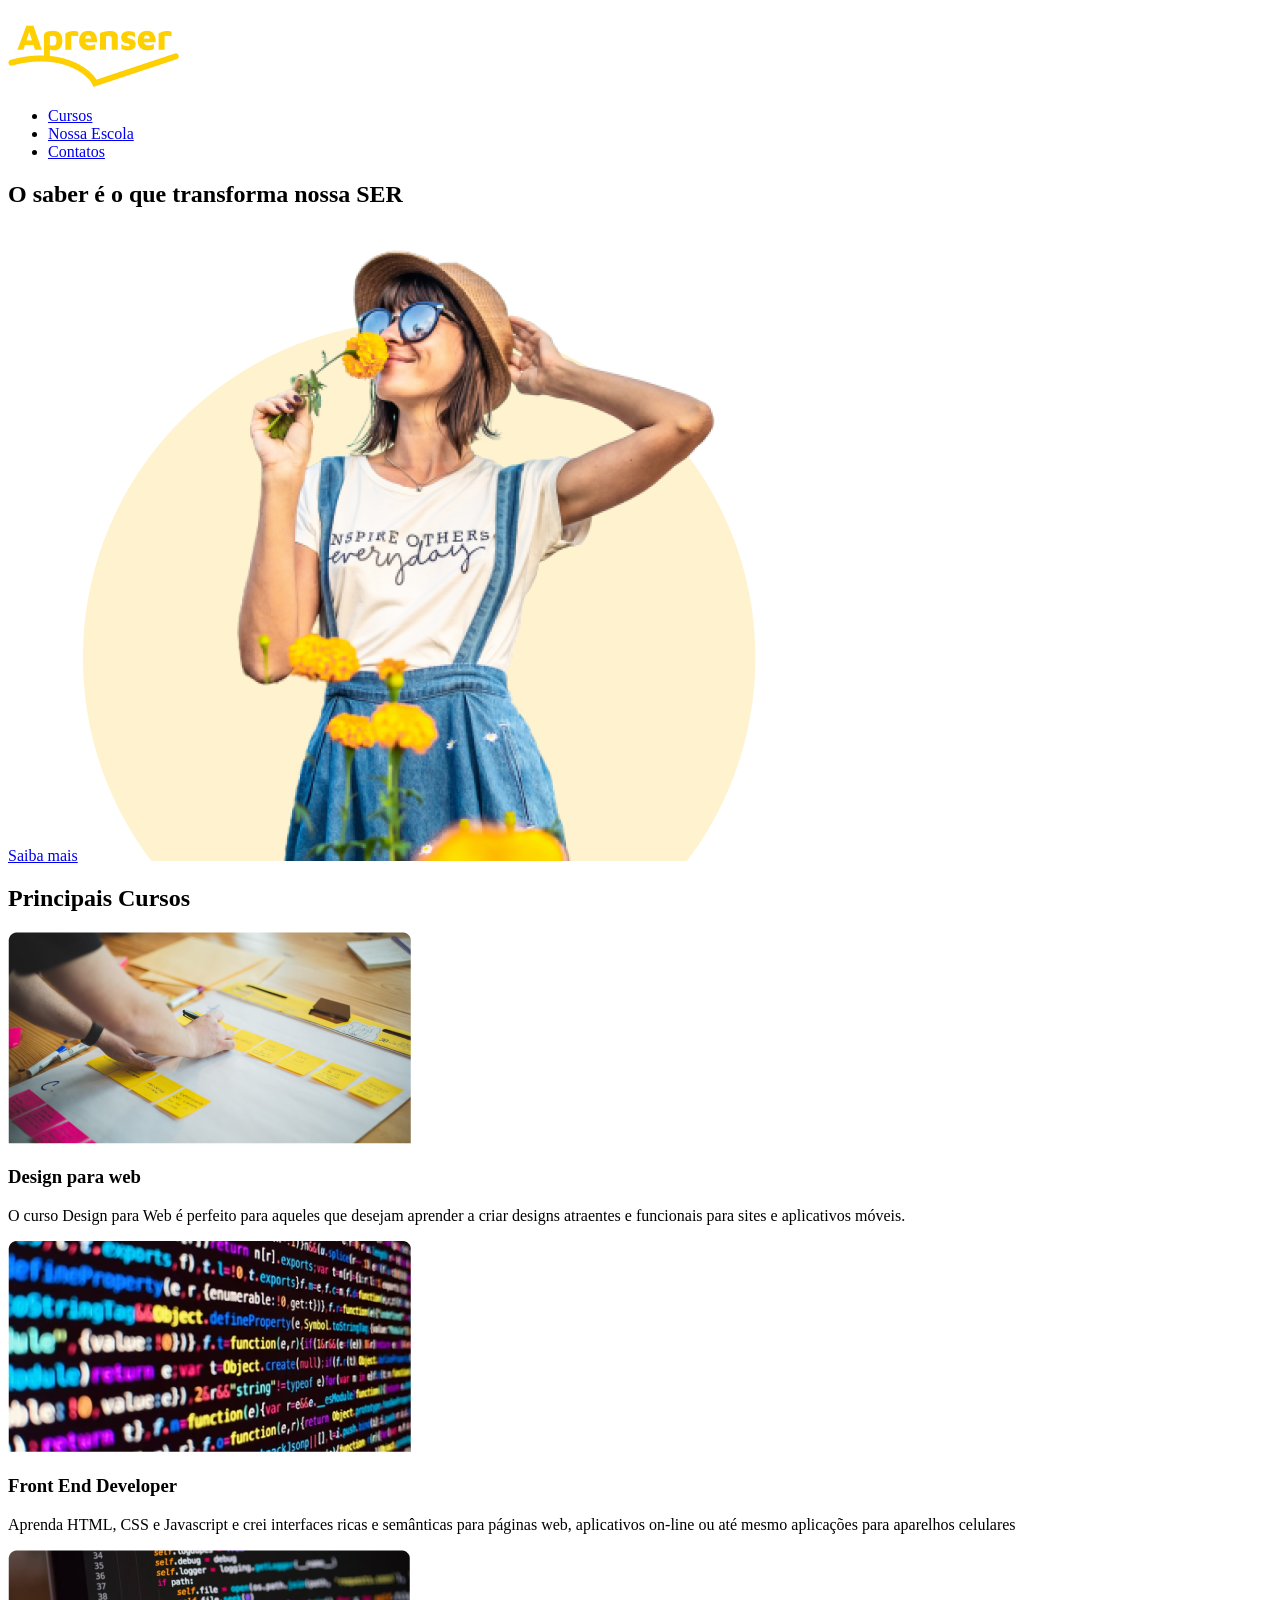
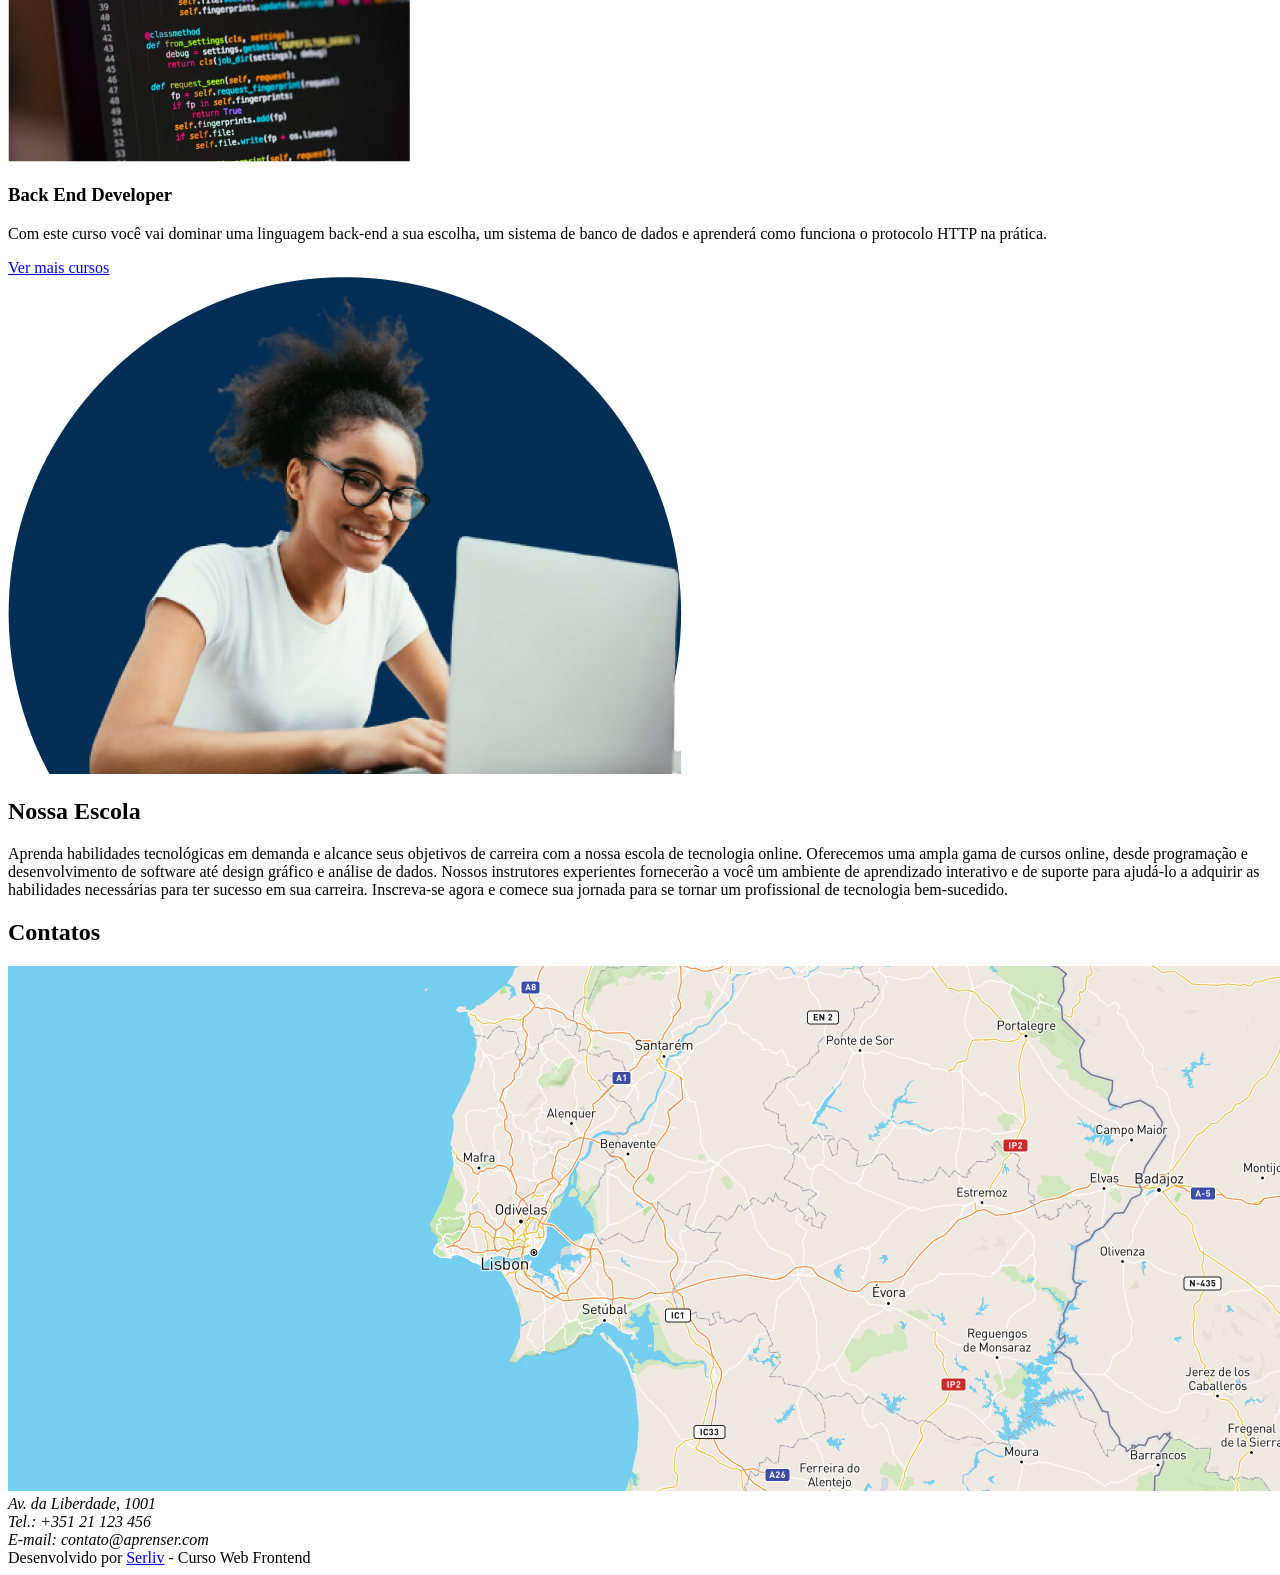
==== ProjetoAprenser/index.html @ 97f008fa "Terminando o HTML" ====
<!DOCTYPE html>
<html lang="pt-br">
<head>
    <meta charset="UTF-8">
    <title>Projeto Aprenser</title>
</head>
<body>
    <div class="wrapperContainer-dark">
        <header class="header container">
            <img src="img/logoAprenser.png" alt="Logo Aprenser">
            <nav class="header_nav">
                <ul>
                    <li><a href="#cursos">Cursos</a></li>
                    <li><a href="#escola">Nossa Escola</a></li>
                    <li><a href="#contatos">Contatos</a></li>
                </ul>
            </nav>
        </header>
    </div>
    <div class="wrapperContainer-hero">
        <section class="container heroBanner">
            <h1>O saber é o que transforma nossa SER</h1>
            <a href="#" class="btn">Saiba mais</a>
            <img src="img/HeroImage.png" alt="Mulher segurando uma flor">
        </section>
    </div>
    <div class="wrapperContainer-light">
        <section id="cursos" class="cursos container">
            <h2>Principais Cursos</h2>
            <div class="cursosContainer">
                <article class="curso_card">
                    <img src="img/curso-design.png" alt="Curso Design">
                    <div class="cursos_card_content">
                        <h3>Design para web</h3>
                        <p>O curso Design para Web é perfeito para aqueles que desejam aprender a criar designs atraentes e funcionais para sites e aplicativos móveis.</p>
                    </div>
                </article>
                <article class="curso_card">
                    <img src="img/curso-design-1.png" alt="Curso Front End">
                    <div class="cursos_card_content">
                        <h3>Front End Developer</h3>
                        <p>Aprenda HTML, CSS e Javascript e crei interfaces ricas e semânticas para páginas web, aplicativos on-line ou até mesmo aplicações para aparelhos celulares</p>
                    </div>
                </article>
                <article class="curso_card">
                    <img src="img/curso-design-2.png" alt="Curso Back End">
                    <div class="cursos_card_content">
                        <h3>Back End Developer</h3>
                        <p>Com este curso você vai dominar uma linguagem back-end a sua escolha, um sistema de banco de dados e aprenderá como funciona o protocolo HTTP na prática.</p>
                    </div>
                </article>
            </div>
            <a href="#" class="btn">Ver mais cursos</a>
        </section>
    </div>
    <div class="wrapperContainer-dark2">
        <section id="escola" class="contaier">
            <img src="img/nossa-escola.png" alt="Mulher jovem feliz com um notebook">
            <h2>Nossa Escola</h2>
            <p>Aprenda habilidades tecnológicas em demanda e alcance seus objetivos de carreira com a nossa escola de tecnologia online. Oferecemos uma ampla gama de cursos online, desde programação e desenvolvimento de software até design gráfico e análise de dados. Nossos instrutores experientes fornecerão a você um ambiente de aprendizado interativo e de suporte para ajudá-lo a adquirir as habilidades necessárias para ter sucesso em sua carreira. Inscreva-se agora e comece sua jornada para se tornar um profissional de tecnologia bem-sucedido.</p>
        </section>
    </div>
    <div class="wrapperContainer-light">
        <section id="contatos" class="container">
            <h2>Contatos</h2>
            <img src="img/map.png" alt="">
            <address>Av. da Liberdade, 1001<br>
                Tel.: +351 21 123 456<br>
                E-mail: contato@aprenser.com</address>
        </section>
    </div>
    <div class="wrapperContainer-dark">
        <footer>Desenvolvido por <a href="https://serliv.com">Serliv</a> - Curso Web Frontend</footer>
    </div>
</body>
</html>
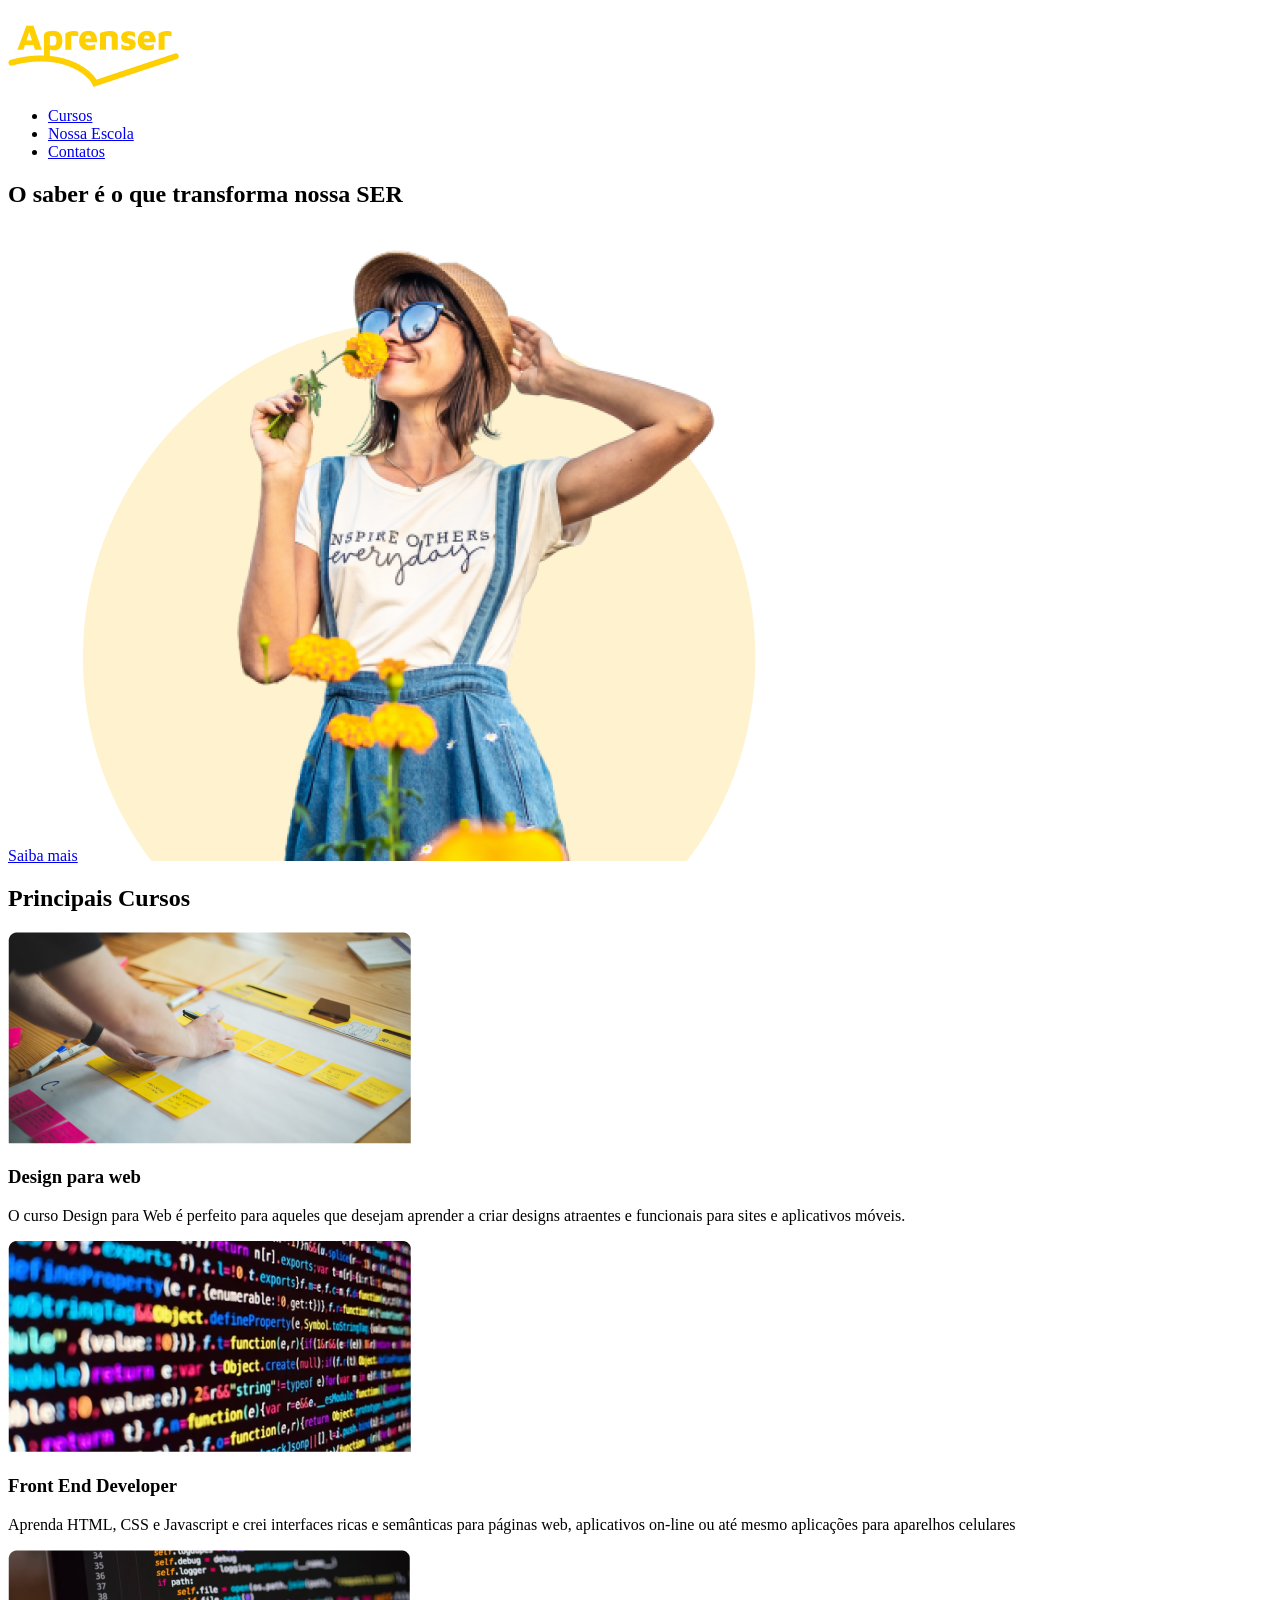
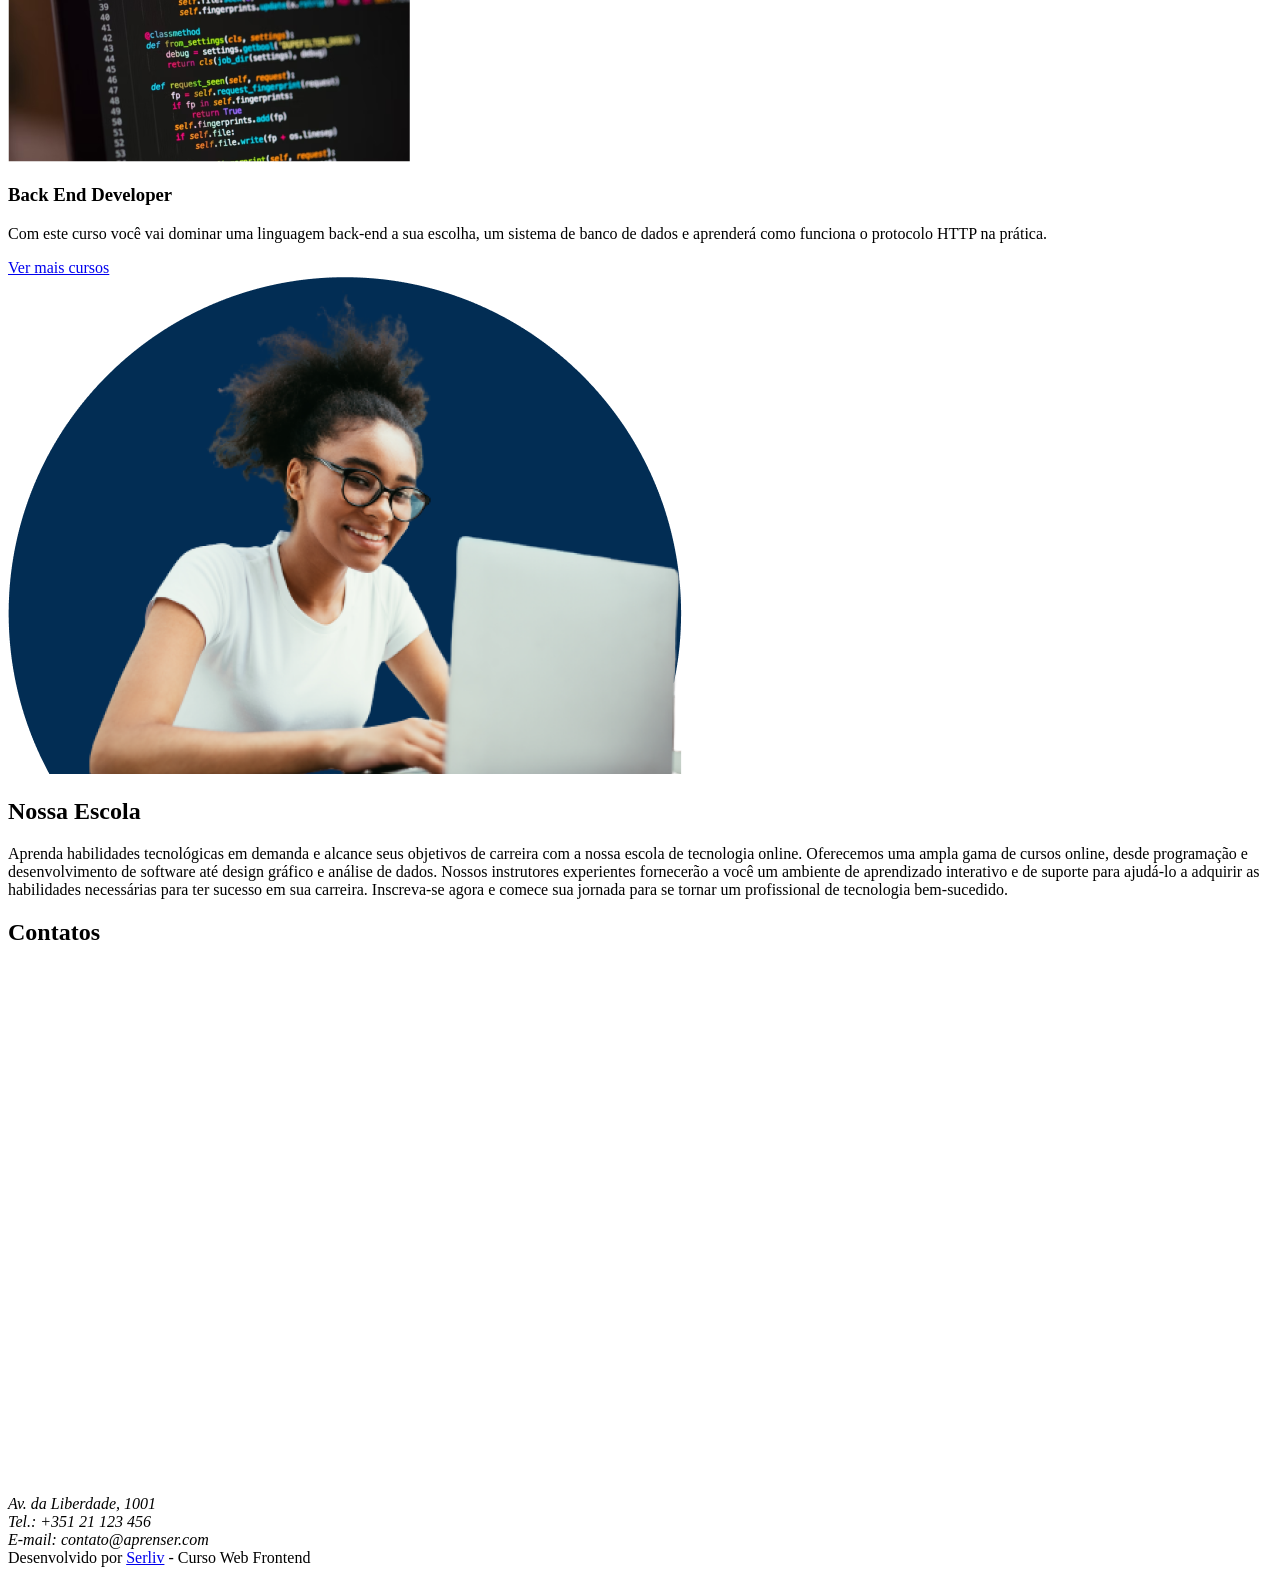
==== commit 387ab80b: "Tag iframe google maps" ====
--- a/ProjetoAprenser/index.html
+++ b/ProjetoAprenser/index.html
@@ -62,8 +62,8 @@
     </div>
     <div class="wrapperContainer-light">
         <section id="contatos" class="container">
-            <h2>Contatos</h2>
-            <img src="img/map.png" alt="">
+            <h2>Contatos</h2>            
+            <iframe src="https://www.google.com/maps/embed?pb=!1m18!1m12!1m3!1d29586.070489735368!2d-42.99039559999999!3d-22.039693099999997!2m3!1f0!2f0!3f0!3m2!1i1024!2i768!4f13.1!3m3!1m2!1s0x9868bf2352e5b1%3A0xdea530f7ec653f32!2sAnta%2C%20Sapucaia%20-%20RJ%2C%2025880-000!5e0!3m2!1spt-BR!2sbr!4v1701957813817!5m2!1spt-BR!2sbr" width="100%" height="525" style="border:0;" allowfullscreen="" loading="lazy" referrerpolicy="no-referrer-when-downgrade"></iframe>
             <address>Av. da Liberdade, 1001<br>
                 Tel.: +351 21 123 456<br>
                 E-mail: contato@aprenser.com</address>
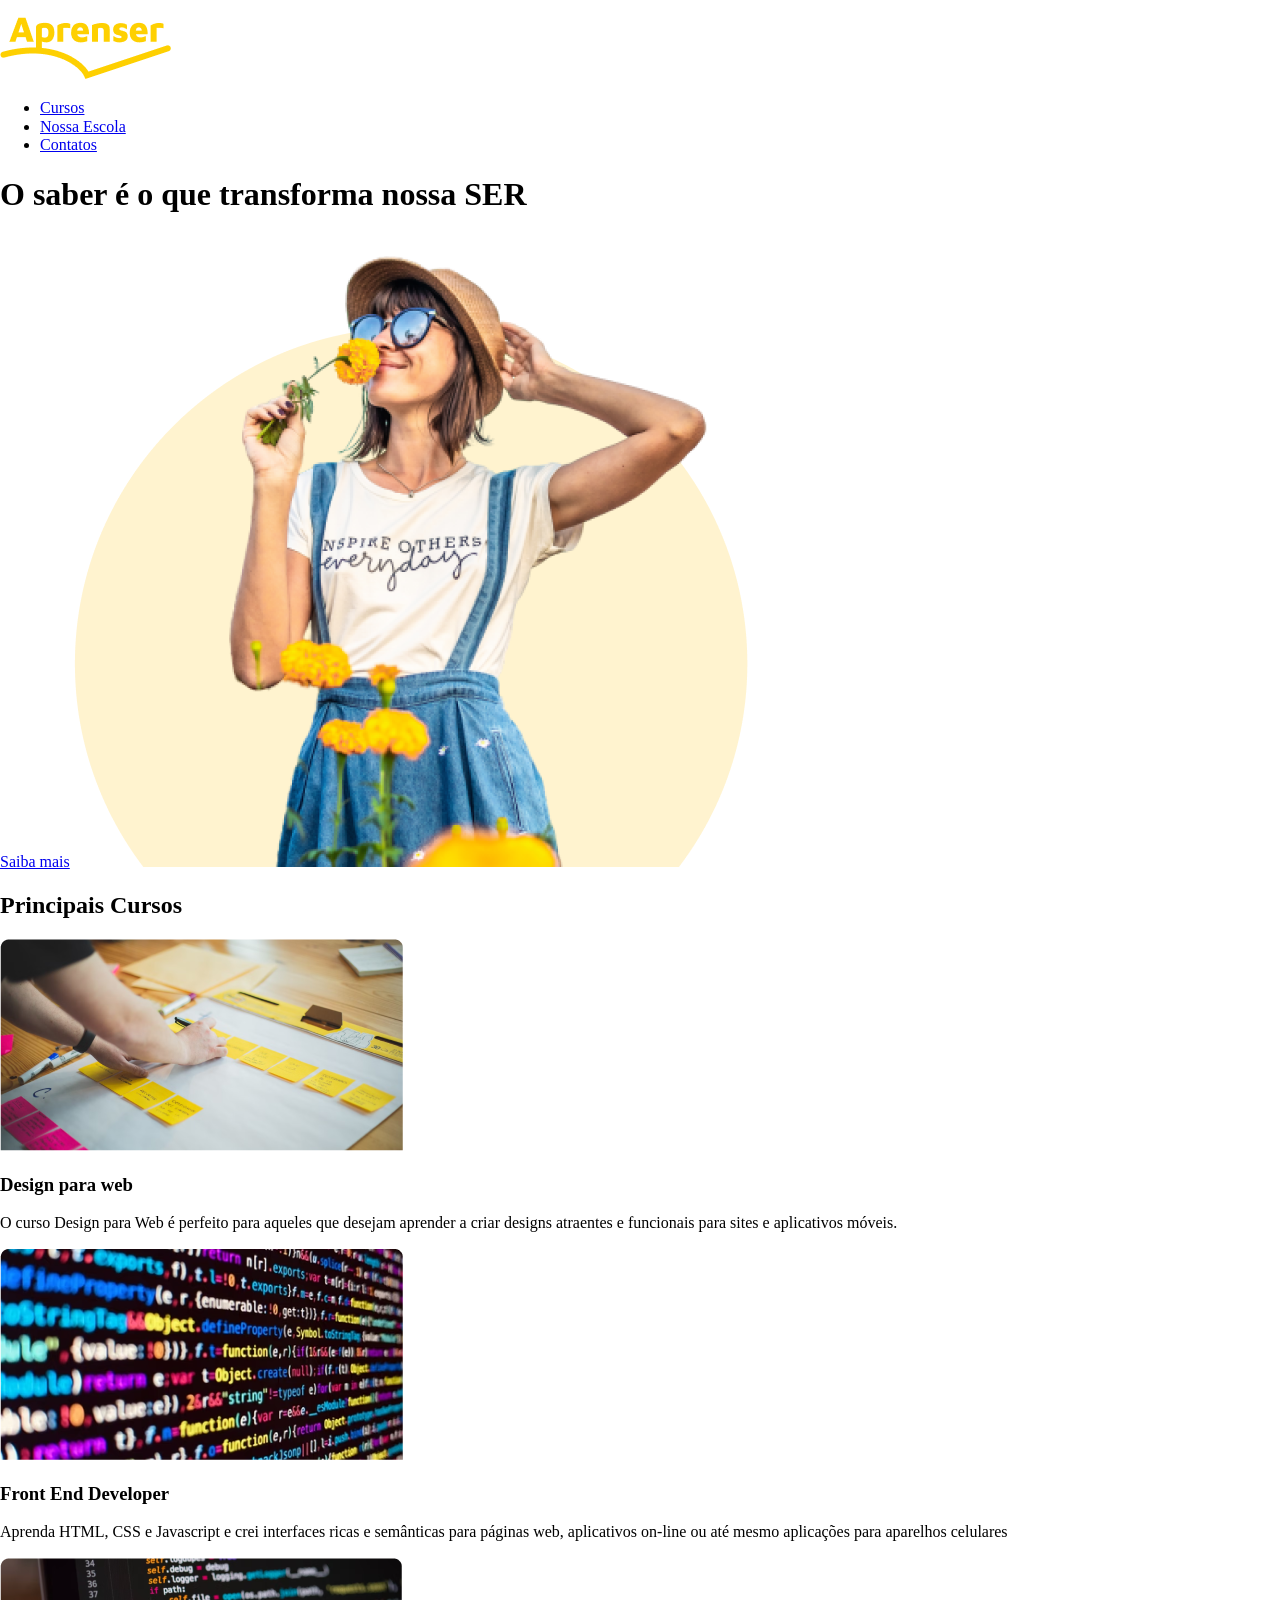
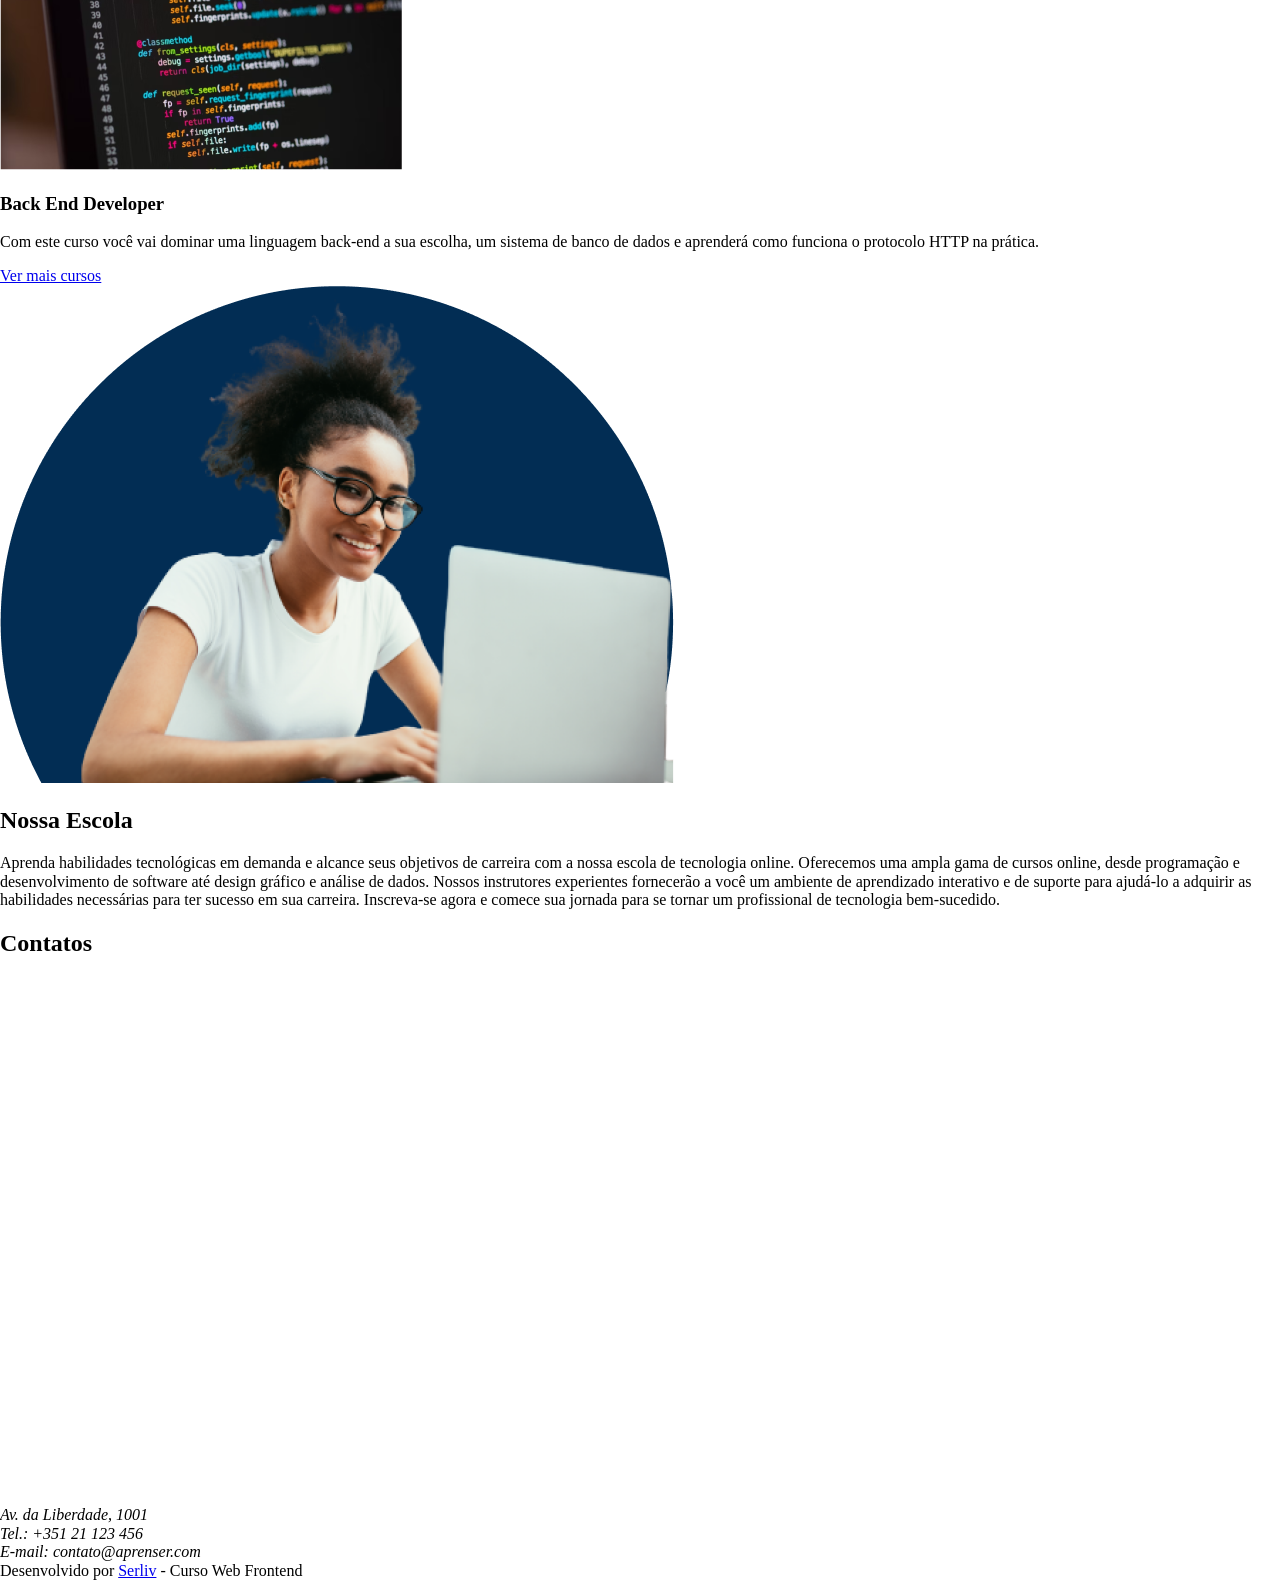
==== commit 93a859e5: "Adicionando o Normalize.css" ====
--- a/ProjetoAprenser/index.html
+++ b/ProjetoAprenser/index.html
@@ -2,6 +2,7 @@
 <html lang="pt-br">
 <head>
     <meta charset="UTF-8">
+    <link rel="stylesheet" href="css/normalize.css">
     <title>Projeto Aprenser</title>
 </head>
 <body>
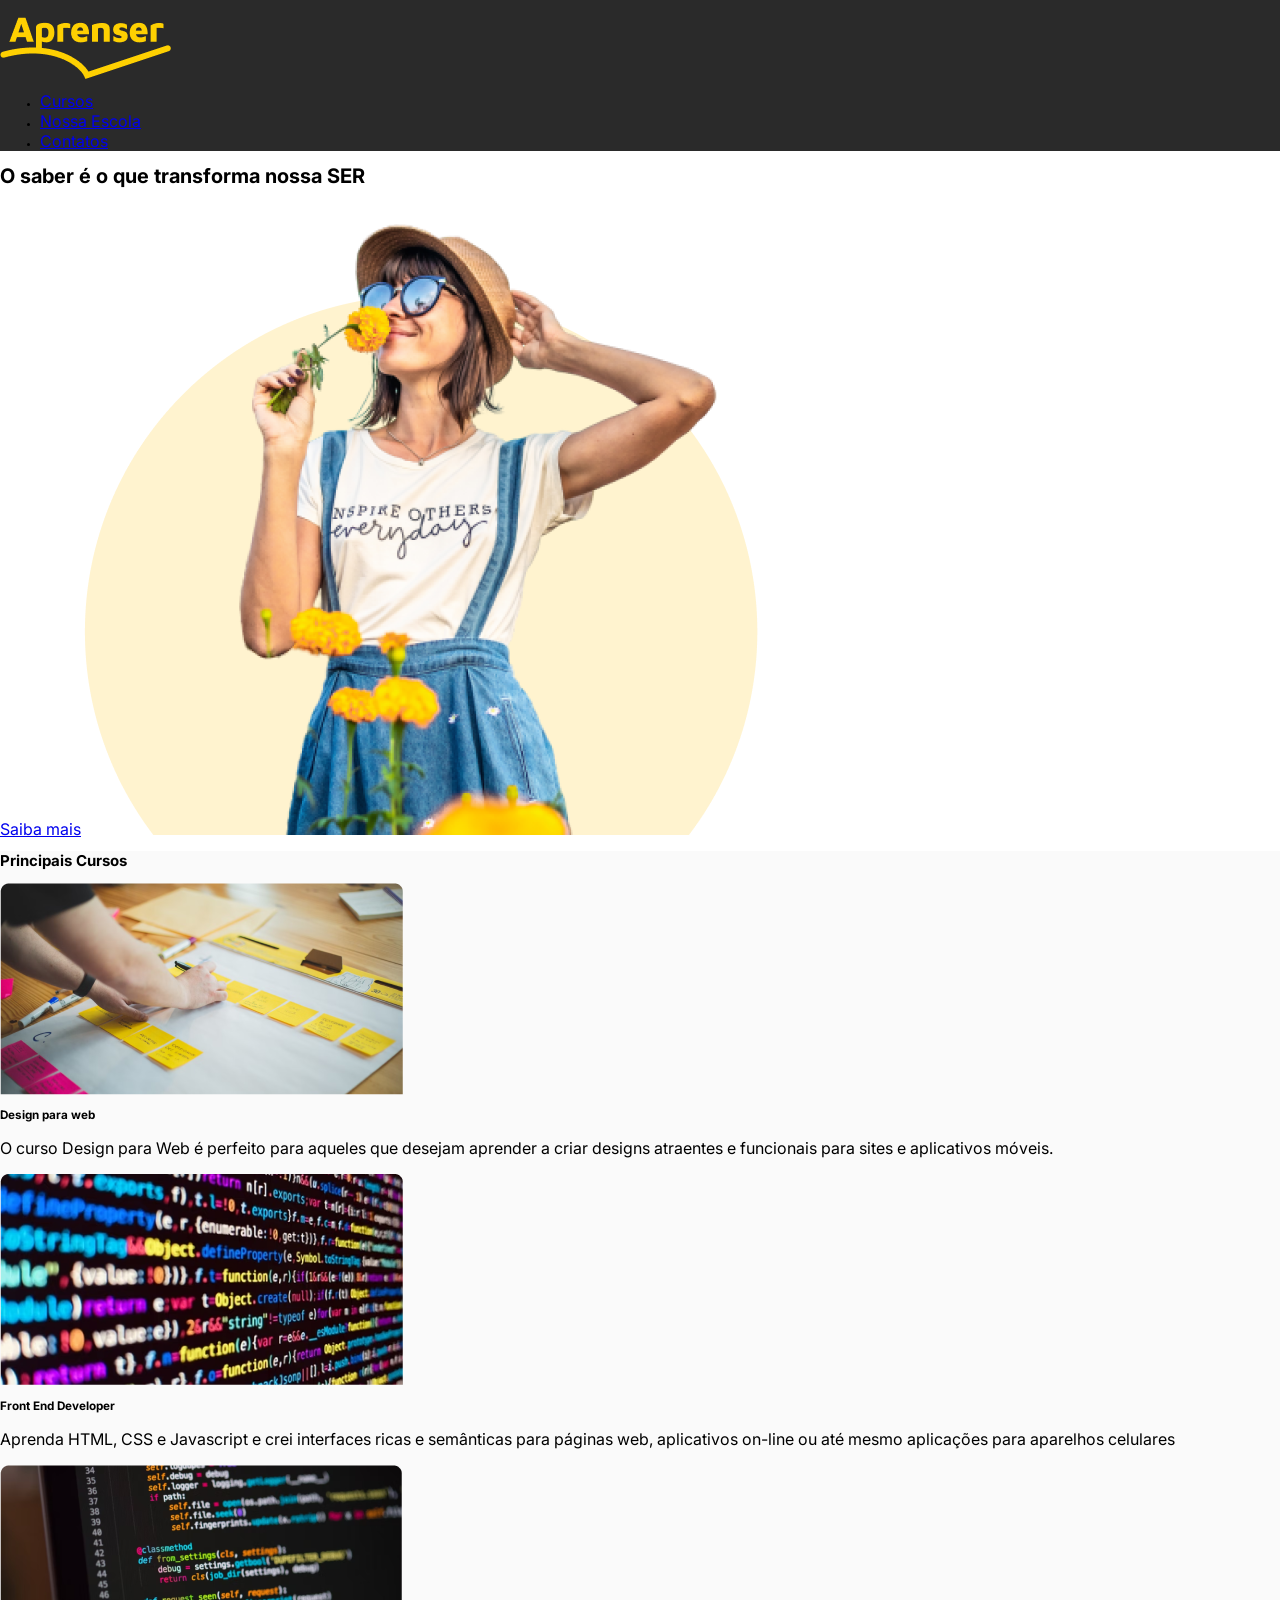
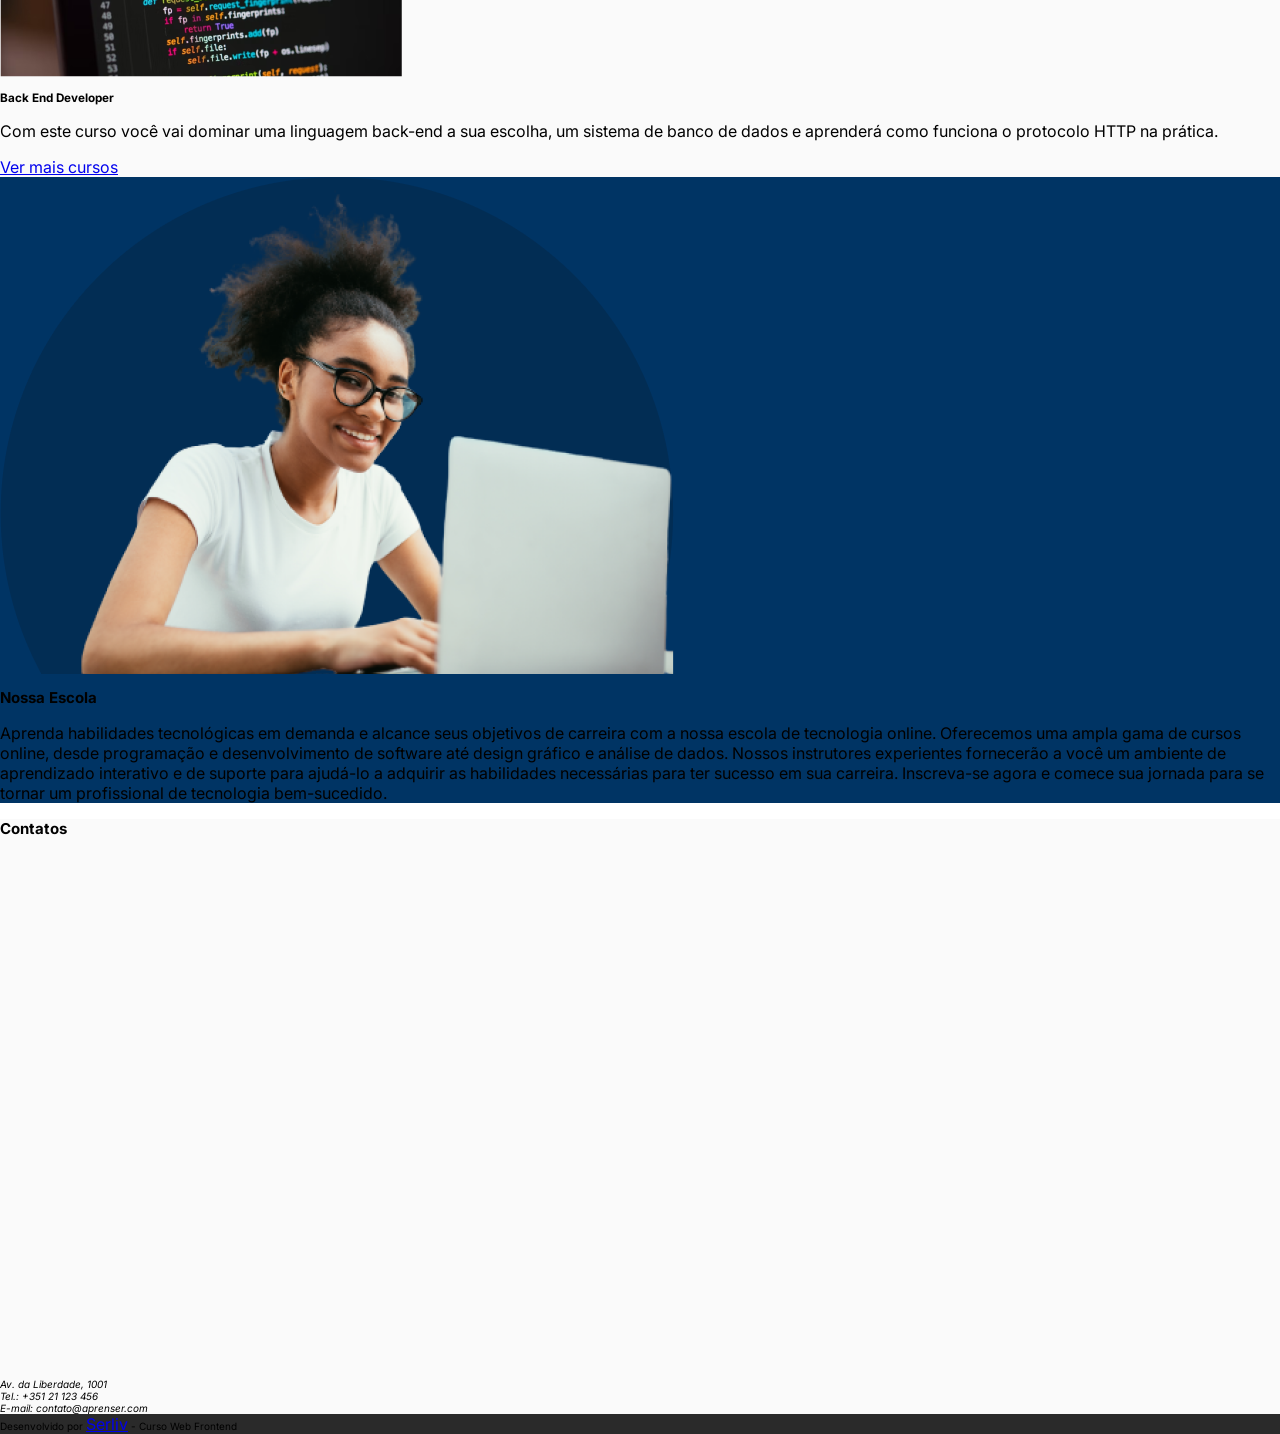
==== commit cee53d2c: "Começando o CSS" ====
--- a/ProjetoAprenser/index.html
+++ b/ProjetoAprenser/index.html
@@ -2,7 +2,13 @@
 <html lang="pt-br">
 <head>
     <meta charset="UTF-8">
+
+    <link rel="preconnect" href="https://fonts.googleapis.com">
+    <link rel="preconnect" href="https://fonts.gstatic.com" crossorigin>
+    <link href="https://fonts.googleapis.com/css2?family=Inter:wght@400;600&display=swap" rel="stylesheet">
     <link rel="stylesheet" href="css/normalize.css">
+    <link rel="stylesheet" href="css/style.css">
+
     <title>Projeto Aprenser</title>
 </head>
 <body>
@@ -20,7 +26,7 @@
     </div>
     <div class="wrapperContainer-hero">
         <section class="container heroBanner">
-            <h1>O saber é o que transforma nossa SER</h1>
+            <h1>O saber é o que transforma nossa <span class="upper">ser</span></h1>
             <a href="#" class="btn">Saiba mais</a>
             <img src="img/HeroImage.png" alt="Mulher segurando uma flor">
         </section>
--- a/ProjetoAprenser/css/style.css
+++ b/ProjetoAprenser/css/style.css
@@ -0,0 +1,24 @@
+:root{
+    --primary-color: #FED001;
+}
+html{
+    /* font-size: 62.5%;
+    font-family: 'Inter', sans-serif;
+    font-weight: 400; */
+    font: 400 62.5% 'Inter', sans-serif;
+}
+p, a{
+    font-size: 1.6rem;
+}
+.upper{
+    text-transform: uppercase;
+}
+.wrapperContainer-dark{
+    background-color: #2A2A2A;
+}
+.wrapperContainer-light{
+    background-color: #FAFAFA;
+}
+.wrapperContainer-dark2{
+    background-color: #003464;
+}
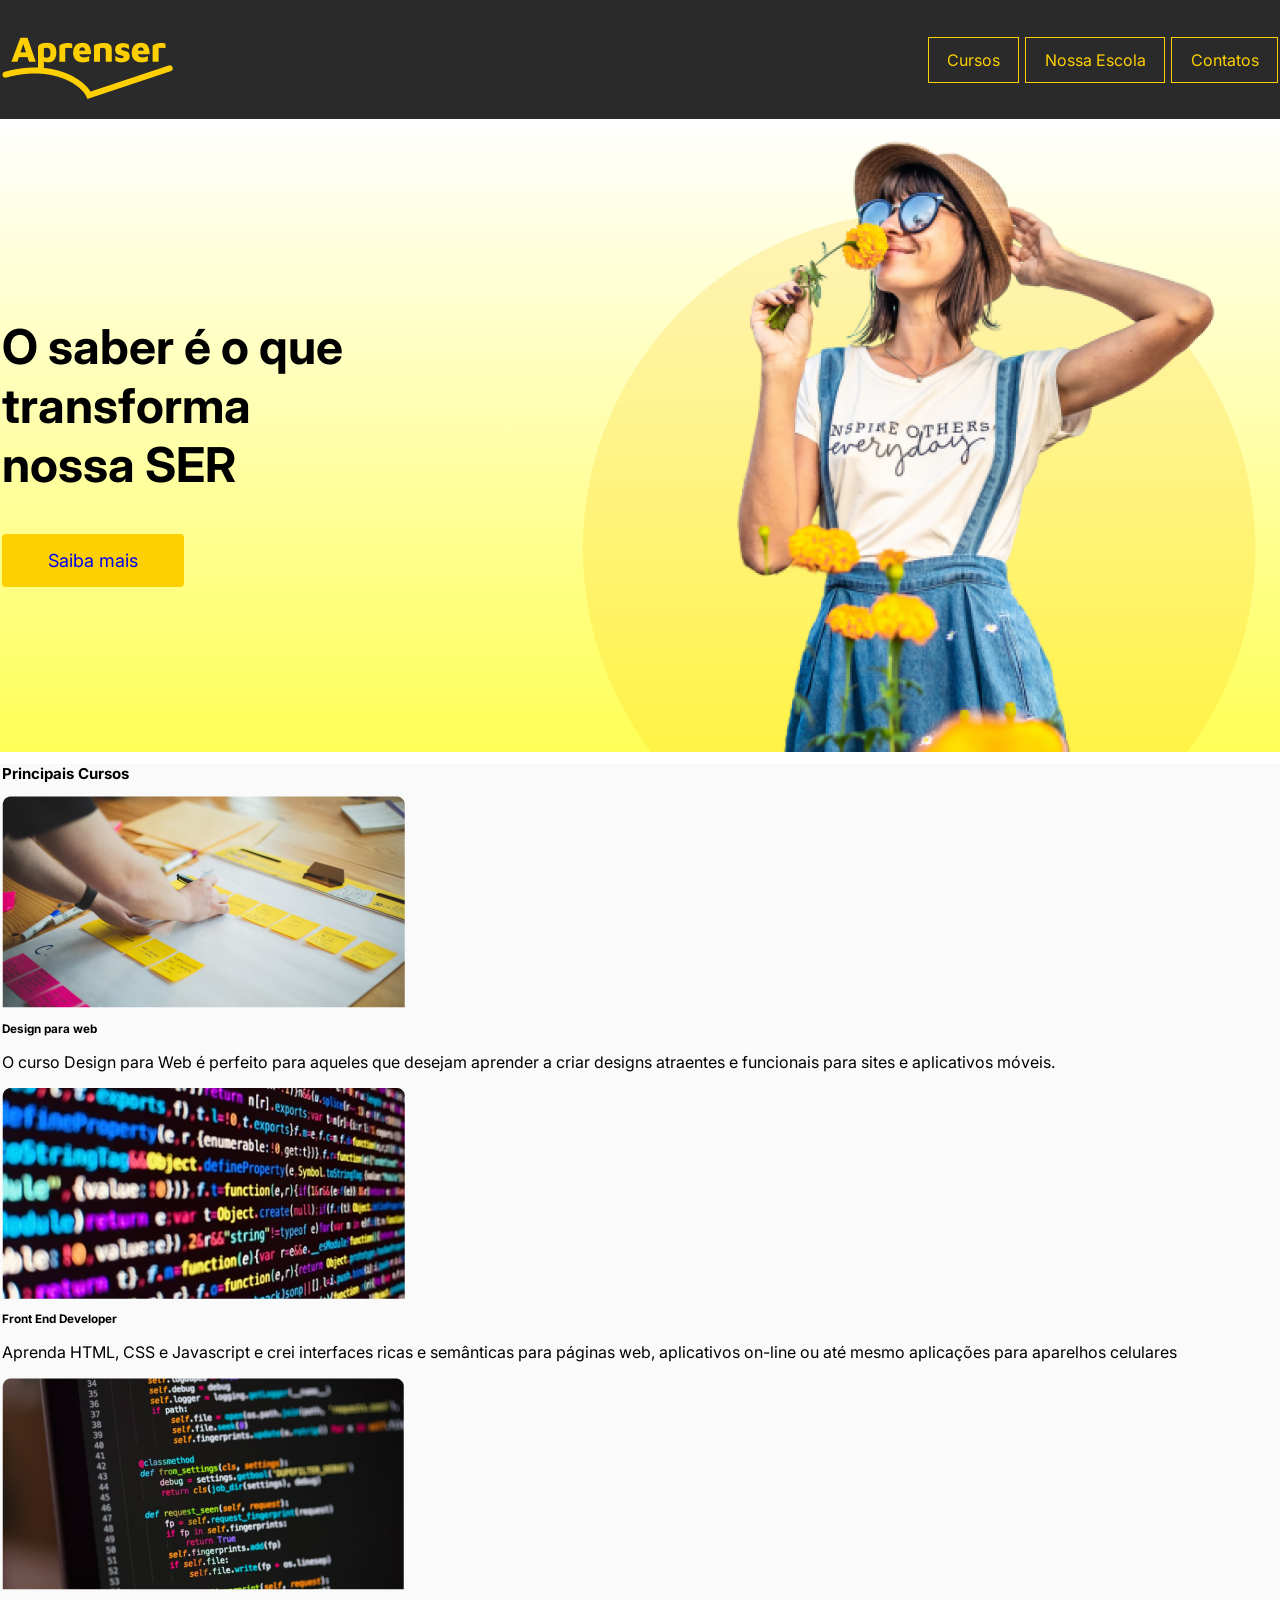
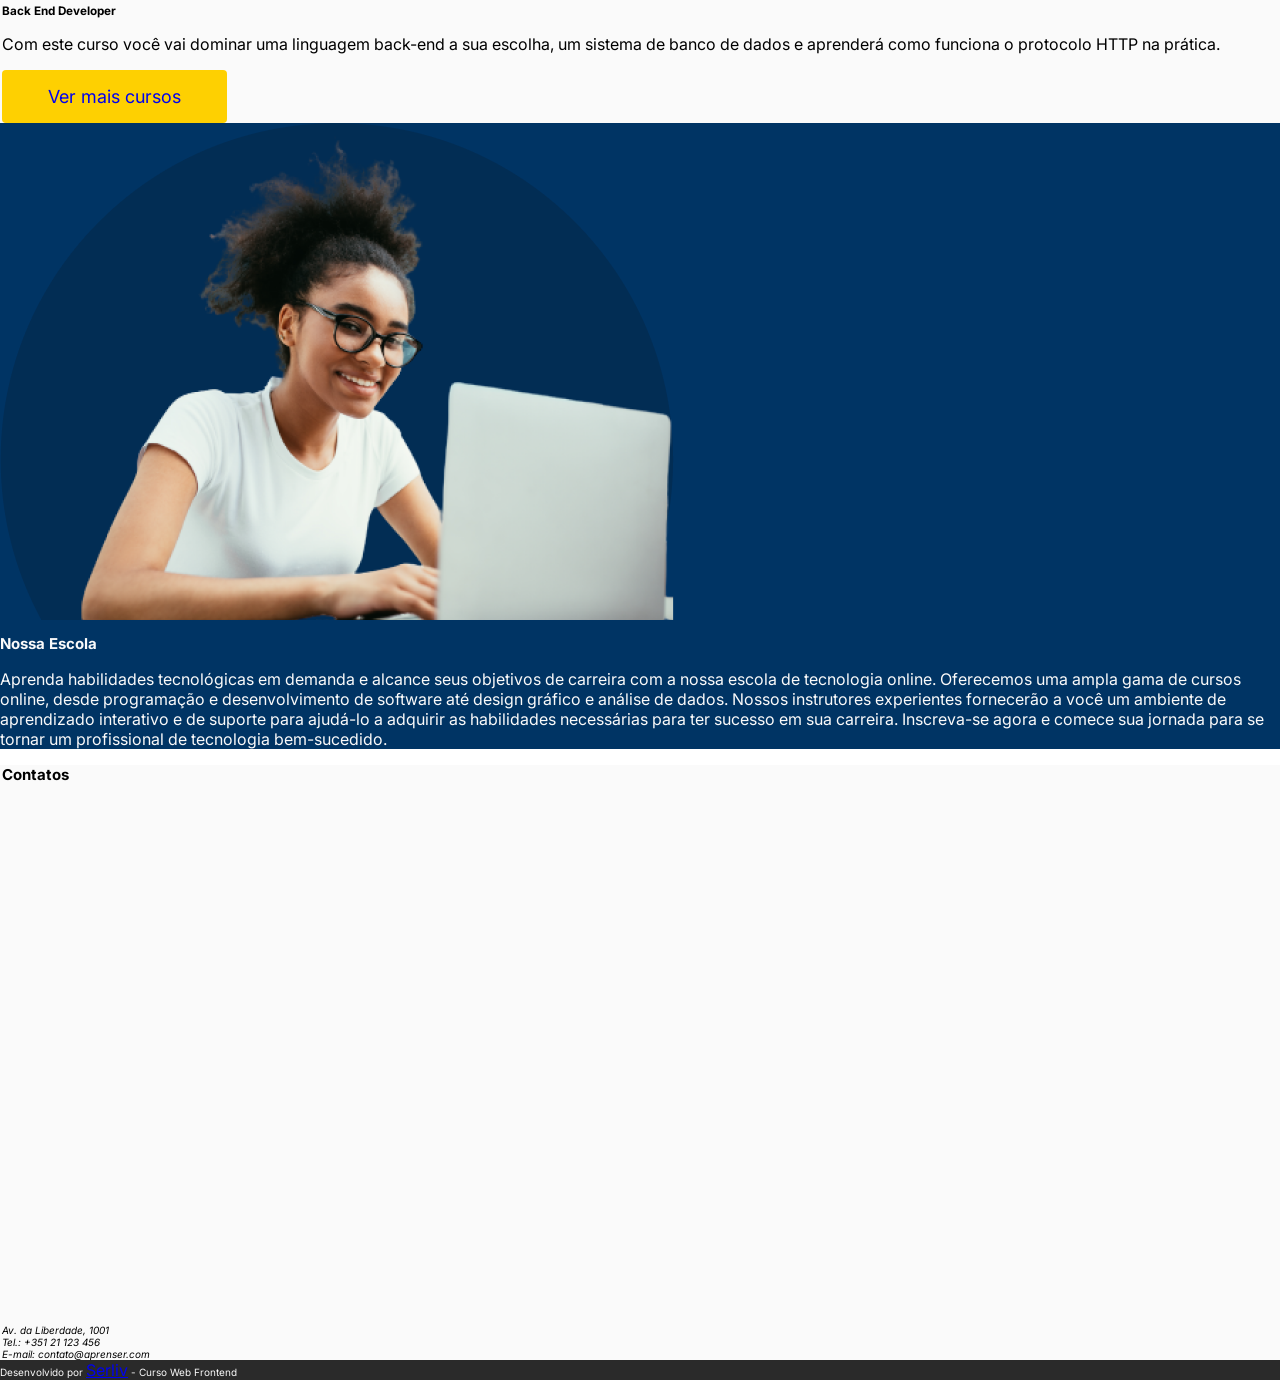
==== commit 0e2bd5ab: "Finalizando o 'banner principal'" ====
--- a/ProjetoAprenser/index.html
+++ b/ProjetoAprenser/index.html
@@ -26,8 +26,10 @@
     </div>
     <div class="wrapperContainer-hero">
         <section class="container heroBanner">
-            <h1>O saber é o que transforma nossa <span class="upper">ser</span></h1>
-            <a href="#" class="btn">Saiba mais</a>
+            <div class="header_content">
+                <h1 class="hero_title">O saber é o que transforma nossa <span class="upper">ser</span></h1>
+                <a href="#" class="btn">Saiba mais</a>
+            </div>
             <img src="img/HeroImage.png" alt="Mulher segurando uma flor">
         </section>
     </div>
--- a/ProjetoAprenser/css/style.css
+++ b/ProjetoAprenser/css/style.css
@@ -7,18 +7,70 @@
     font-weight: 400; */
     font: 400 62.5% 'Inter', sans-serif;
 }
+h1{
+    font-size: 4.8rem;
+}
 p, a{
     font-size: 1.6rem;
+}
+nav a{
+    color: inherit;
 }
 .upper{
     text-transform: uppercase;
 }
+.btn{
+    background-color: var(--primary-color);
+    border-radius: 4px;
+    font-size: 1.8rem;
+    text-decoration: none;
+    padding: 1.6rem 4.6rem;
+    display: inline-block;
+}
 .wrapperContainer-dark{
     background-color: #2A2A2A;
+    color: #FAFAFA;
 }
 .wrapperContainer-light{
     background-color: #FAFAFA;
 }
 .wrapperContainer-dark2{
     background-color: #003464;
+    color: #FAFAFA;
+}
+.container{
+    max-width: 127.6rem;
+    margin: auto;
+}
+.header{
+    display: flex;
+    justify-content: space-between;
+    align-items: center;
+    color: var(--primary-color);
+    padding: 2rem 0;
+}
+.header_nav a{
+    padding: .75em 1.15em;
+    border: solid 1px;
+    text-decoration: none;
+}
+.header_nav a:hover{
+    background-color: black;
+}
+.header_nav ul{
+    display: flex;
+    gap: .6rem;
+    list-style-type: none;
+}
+.wrapperContainer-hero{
+    background-image: linear-gradient(transparent, #FFFF56);
+}
+.heroBanner{
+    display: flex;
+    justify-content: space-between;
+    align-items: center;
+    gap: 20rem;
+}
+.hero_title{
+    margin-bottom: 4rem;
 }
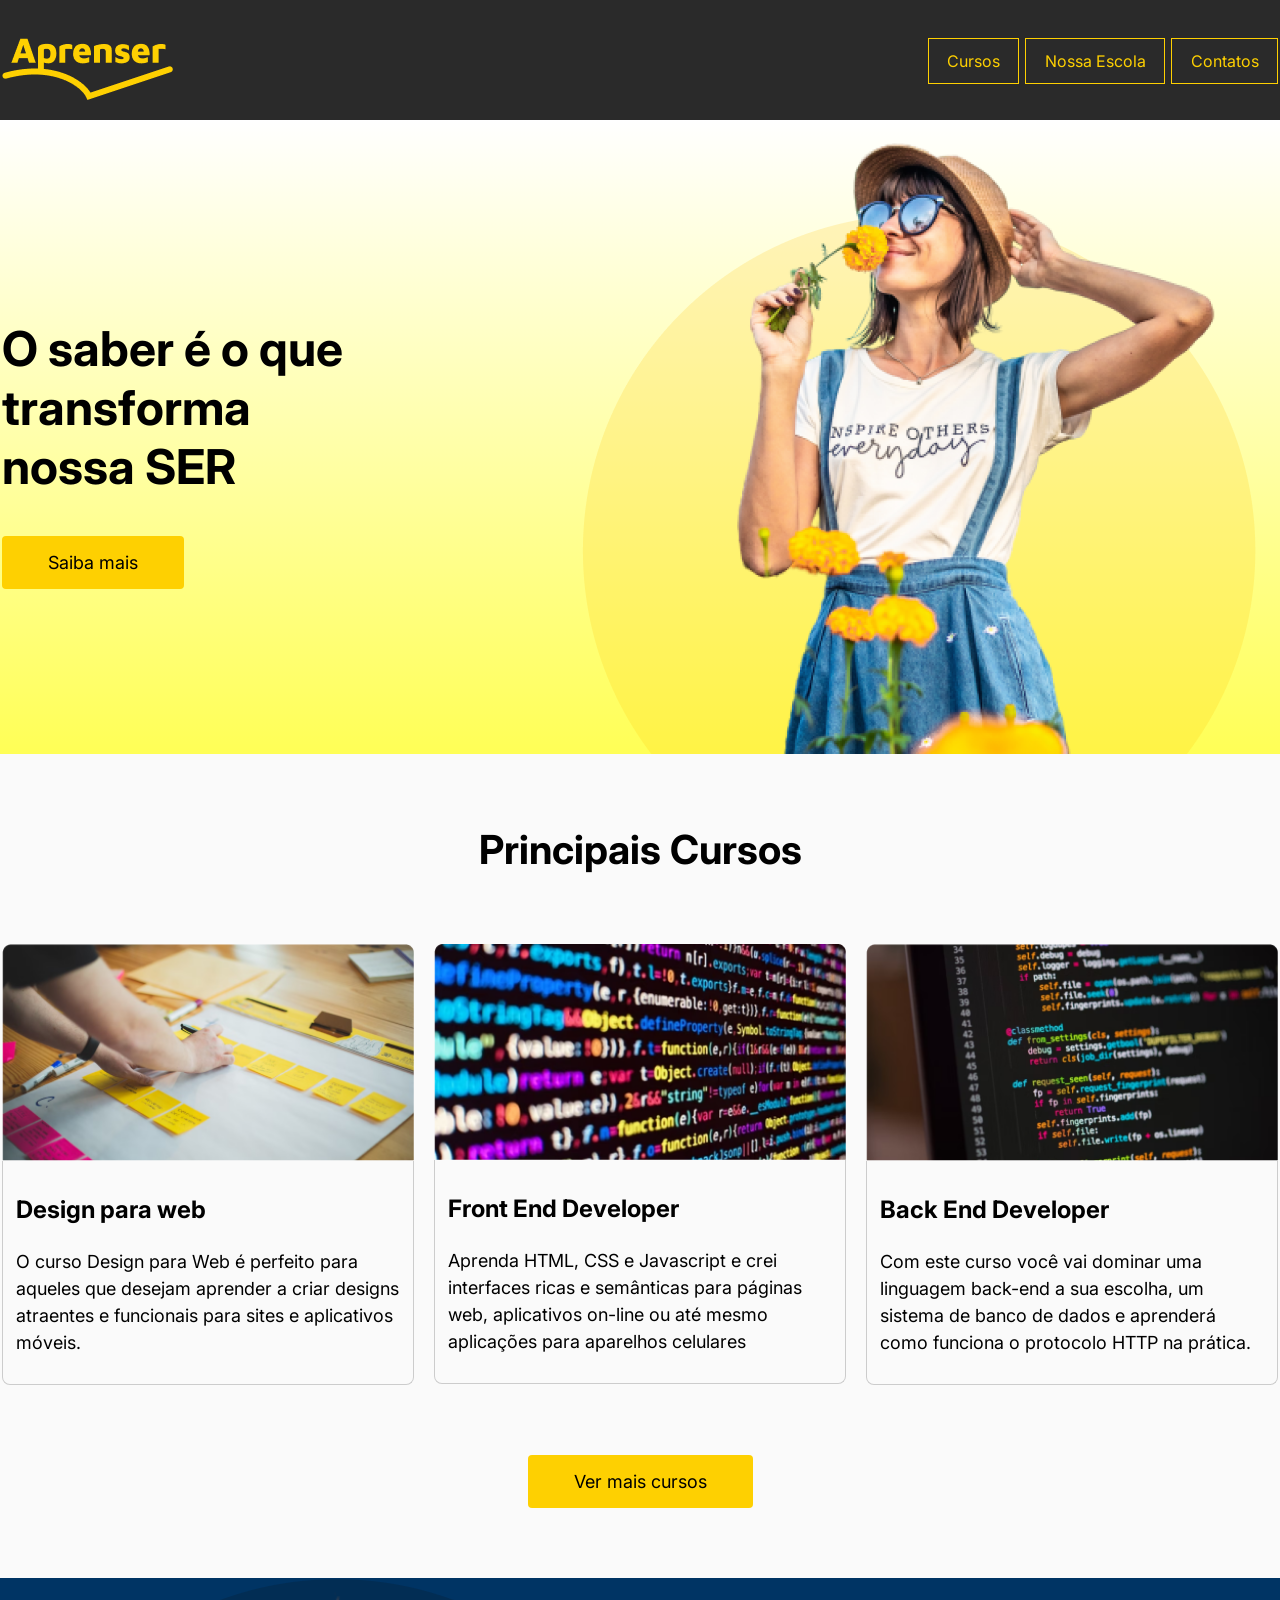
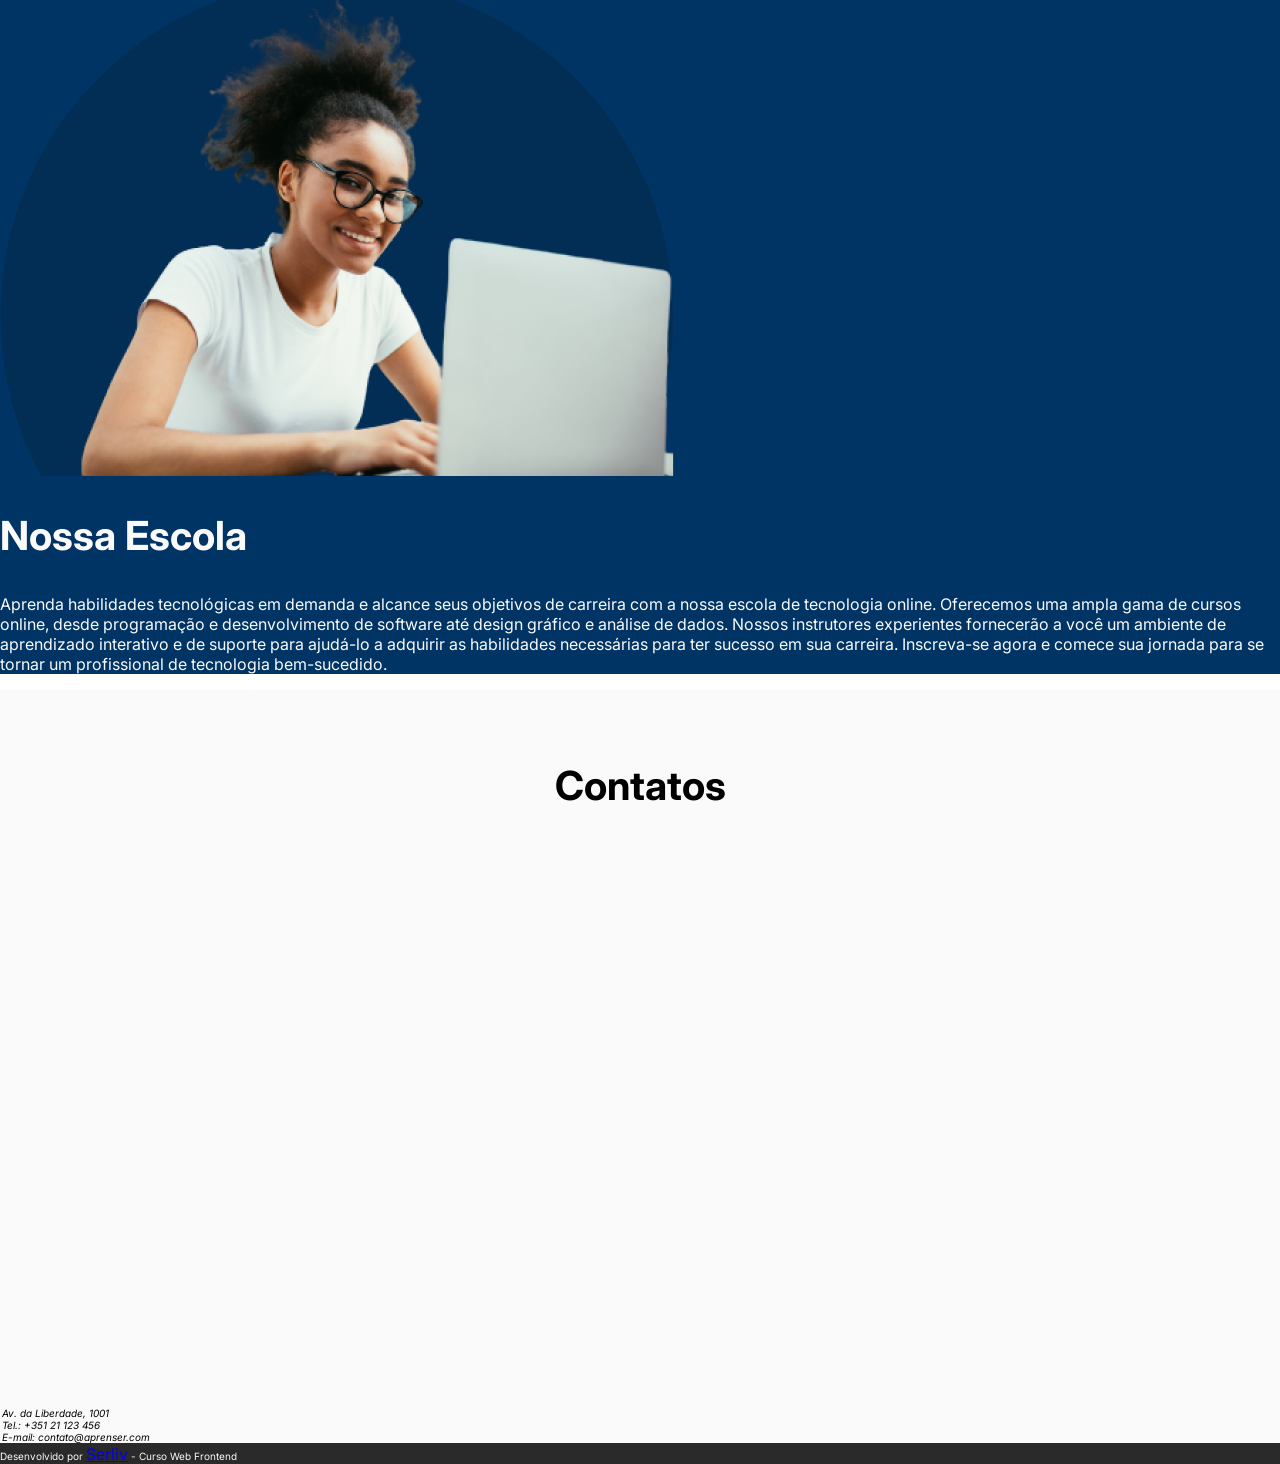
==== commit 0b46e15c: "Finalizando o CSS dos cursos" ====
--- a/ProjetoAprenser/index.html
+++ b/ProjetoAprenser/index.html
@@ -12,7 +12,7 @@
     <title>Projeto Aprenser</title>
 </head>
 <body>
-    <div class="wrapperContainer-dark">
+    <div class="wrapperContainer wrapperContainer-dark">
         <header class="header container">
             <img src="img/logoAprenser.png" alt="Logo Aprenser">
             <nav class="header_nav">
@@ -24,7 +24,7 @@
             </nav>
         </header>
     </div>
-    <div class="wrapperContainer-hero">
+    <div class="wrapperContainer wrapperContainer-hero">
         <section class="container heroBanner">
             <div class="header_content">
                 <h1 class="hero_title">O saber é o que transforma nossa <span class="upper">ser</span></h1>
@@ -33,9 +33,9 @@
             <img src="img/HeroImage.png" alt="Mulher segurando uma flor">
         </section>
     </div>
-    <div class="wrapperContainer-light">
+    <div class="wrapperContainer wrapperContainer-light">
         <section id="cursos" class="cursos container">
-            <h2>Principais Cursos</h2>
+            <h2 class="section_title">Principais Cursos</h2>
             <div class="cursosContainer">
                 <article class="curso_card">
                     <img src="img/curso-design.png" alt="Curso Design">
@@ -59,26 +59,26 @@
                     </div>
                 </article>
             </div>
-            <a href="#" class="btn">Ver mais cursos</a>
+            <a href="#" class="btn section_btn">Ver mais cursos</a>
         </section>
     </div>
-    <div class="wrapperContainer-dark2">
+    <div class="wrapperContainer wrapperContainer-dark2">
         <section id="escola" class="contaier">
             <img src="img/nossa-escola.png" alt="Mulher jovem feliz com um notebook">
             <h2>Nossa Escola</h2>
             <p>Aprenda habilidades tecnológicas em demanda e alcance seus objetivos de carreira com a nossa escola de tecnologia online. Oferecemos uma ampla gama de cursos online, desde programação e desenvolvimento de software até design gráfico e análise de dados. Nossos instrutores experientes fornecerão a você um ambiente de aprendizado interativo e de suporte para ajudá-lo a adquirir as habilidades necessárias para ter sucesso em sua carreira. Inscreva-se agora e comece sua jornada para se tornar um profissional de tecnologia bem-sucedido.</p>
         </section>
     </div>
-    <div class="wrapperContainer-light">
+    <div class="wrapperContainer wrapperContainer-light">
         <section id="contatos" class="container">
-            <h2>Contatos</h2>            
+            <h2 class="section_title">Contatos</h2>            
             <iframe src="https://www.google.com/maps/embed?pb=!1m18!1m12!1m3!1d29586.070489735368!2d-42.99039559999999!3d-22.039693099999997!2m3!1f0!2f0!3f0!3m2!1i1024!2i768!4f13.1!3m3!1m2!1s0x9868bf2352e5b1%3A0xdea530f7ec653f32!2sAnta%2C%20Sapucaia%20-%20RJ%2C%2025880-000!5e0!3m2!1spt-BR!2sbr!4v1701957813817!5m2!1spt-BR!2sbr" width="100%" height="525" style="border:0;" allowfullscreen="" loading="lazy" referrerpolicy="no-referrer-when-downgrade"></iframe>
             <address>Av. da Liberdade, 1001<br>
                 Tel.: +351 21 123 456<br>
                 E-mail: contato@aprenser.com</address>
         </section>
     </div>
-    <div class="wrapperContainer-dark">
+    <div class="wrapperContainer wrapperContainer-dark">
         <footer>Desenvolvido por <a href="https://serliv.com">Serliv</a> - Curso Web Frontend</footer>
     </div>
 </body>
--- a/ProjetoAprenser/css/style.css
+++ b/ProjetoAprenser/css/style.css
@@ -9,6 +9,12 @@
 }
 h1{
     font-size: 4.8rem;
+}
+h2{
+    font-size: 4rem;
+}
+h3{
+    font-size: 3.2rem;
 }
 p, a{
     font-size: 1.6rem;
@@ -26,6 +32,10 @@
     text-decoration: none;
     padding: 1.6rem 4.6rem;
     display: inline-block;
+    color: inherit;
+}
+.wrapperContainer{
+    padding-top: 1px;
 }
 .wrapperContainer-dark{
     background-color: #2A2A2A;
@@ -41,6 +51,14 @@
 .container{
     max-width: 127.6rem;
     margin: auto;
+}
+.section_title{
+    padding: 7rem 0;
+    text-align: center;
+    margin: 0;
+}
+.section_btn{
+    margin: 7rem 0;
 }
 .header{
     display: flex;
@@ -73,4 +91,32 @@
 }
 .hero_title{
     margin-bottom: 4rem;
+}
+.cursos{
+    text-align: center;
+}
+.cursosContainer{
+    display: flex;
+    text-align: left;
+    gap: 2rem;
+}
+.curso_card{
+    flex: 1;
+}
+.curso_card img{
+    display: block;
+    width: 100%;
+}
+.curso_card h3{
+    font-size: 2.4rem;
+}
+.curso_card p{
+    font-size: 1.8rem;
+    line-height: 1.5;
+}
+.cursos_card_content{
+    padding: 1rem 1.25rem;
+    border: 1px solid #CCC;
+    border-radius: 0 0 8px 8px;
+    border-top: transparent;
 }
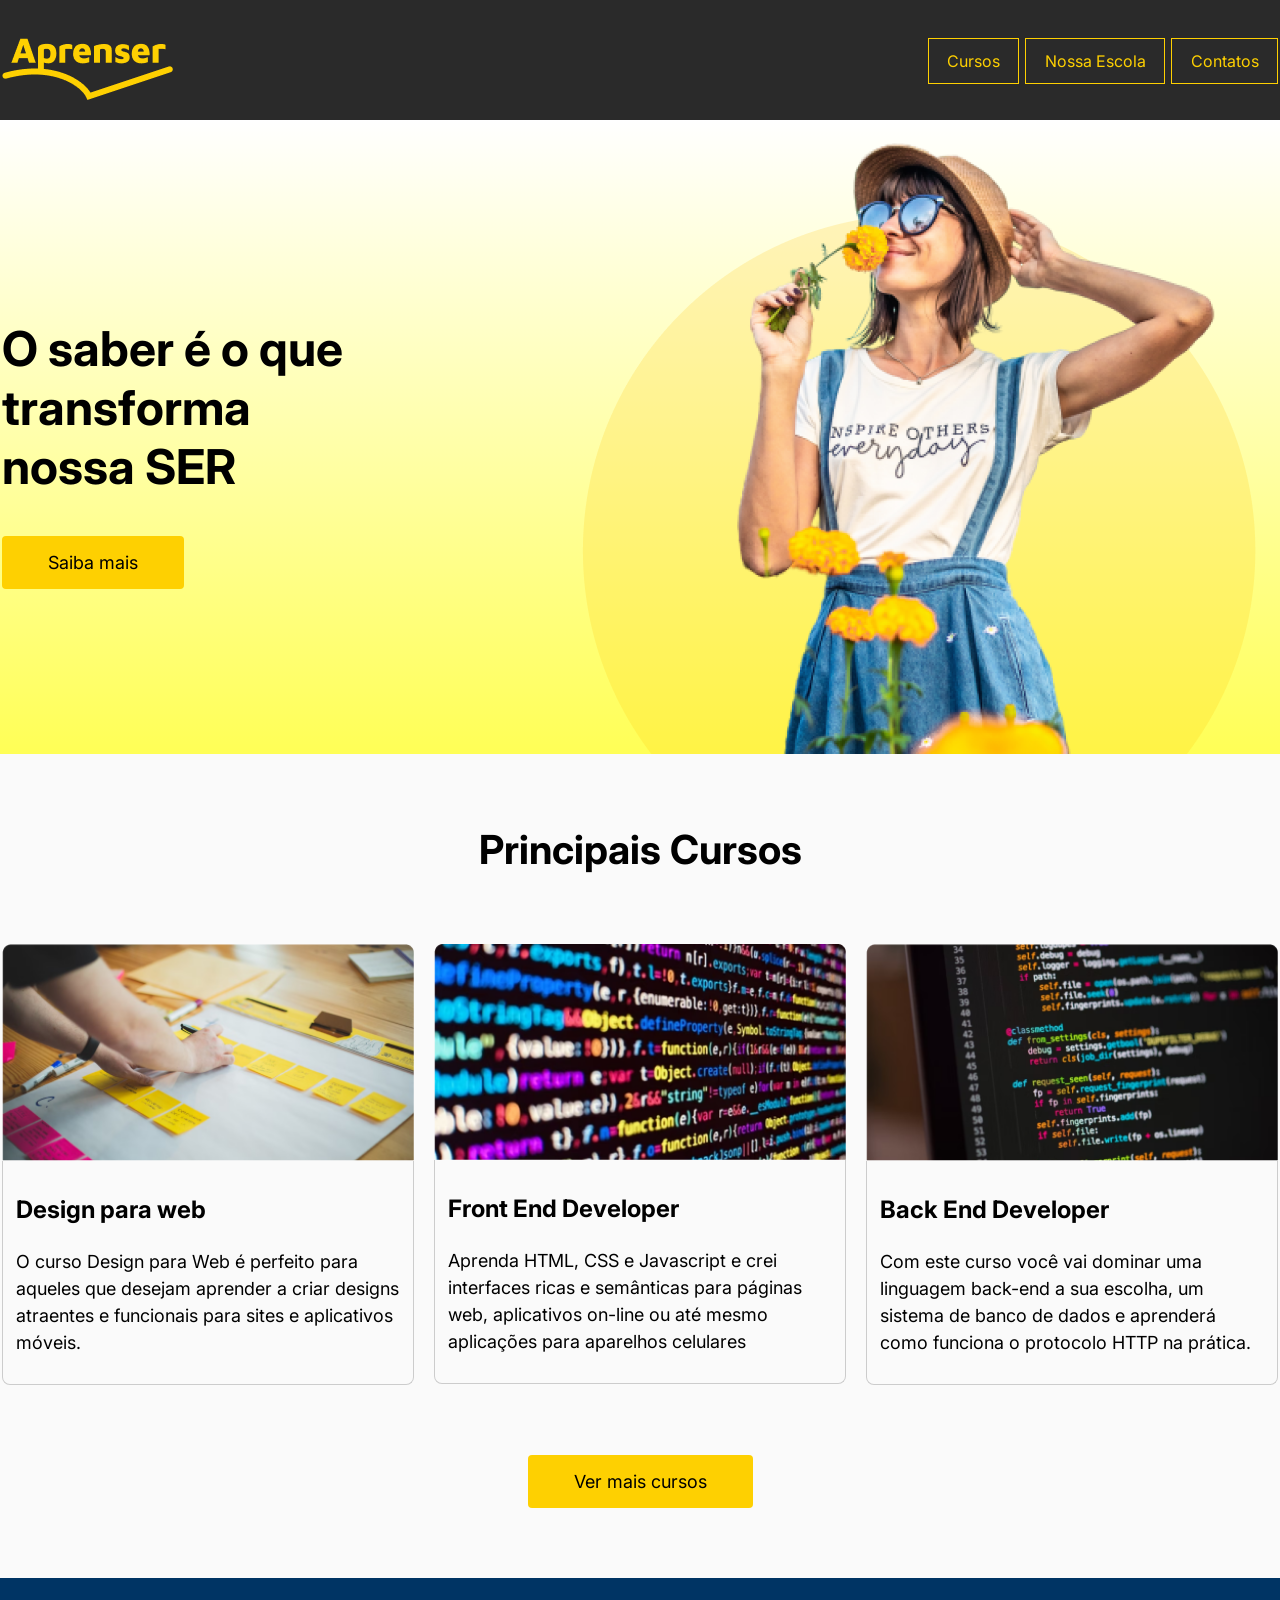
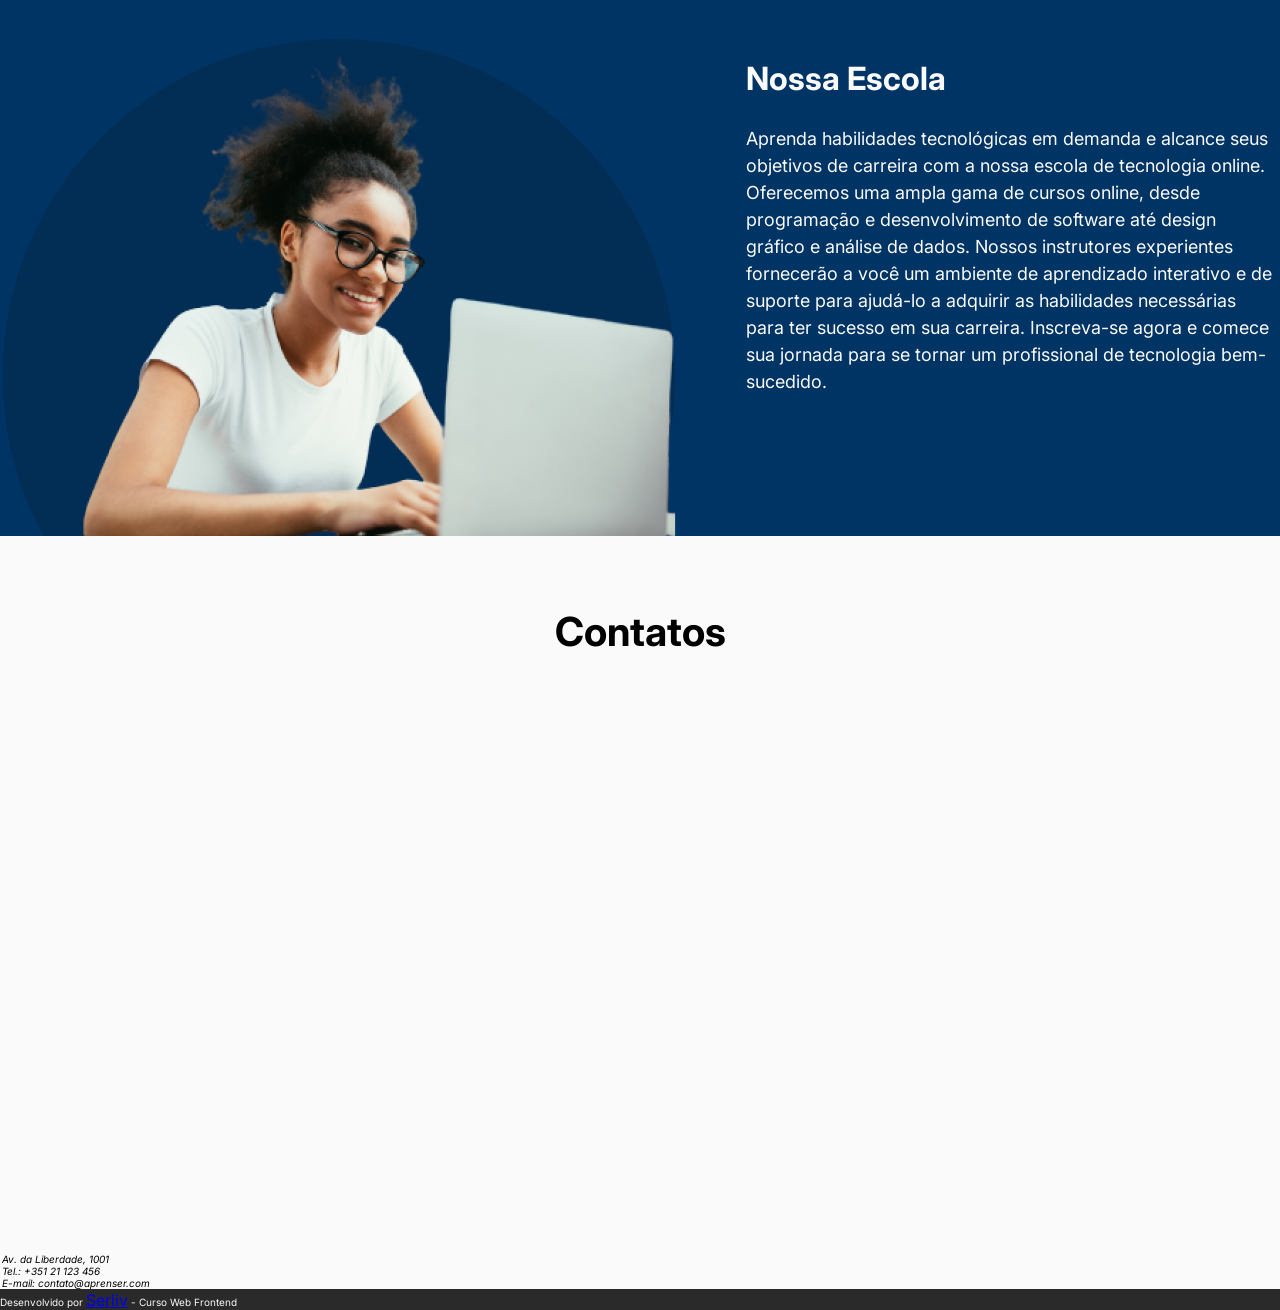
==== commit d6ae3f57: "Finalizando o CSS 'nossa história'" ====
--- a/ProjetoAprenser/index.html
+++ b/ProjetoAprenser/index.html
@@ -63,10 +63,12 @@
         </section>
     </div>
     <div class="wrapperContainer wrapperContainer-dark2">
-        <section id="escola" class="contaier">
+        <section id="escola" class="container escola">
             <img src="img/nossa-escola.png" alt="Mulher jovem feliz com um notebook">
-            <h2>Nossa Escola</h2>
-            <p>Aprenda habilidades tecnológicas em demanda e alcance seus objetivos de carreira com a nossa escola de tecnologia online. Oferecemos uma ampla gama de cursos online, desde programação e desenvolvimento de software até design gráfico e análise de dados. Nossos instrutores experientes fornecerão a você um ambiente de aprendizado interativo e de suporte para ajudá-lo a adquirir as habilidades necessárias para ter sucesso em sua carreira. Inscreva-se agora e comece sua jornada para se tornar um profissional de tecnologia bem-sucedido.</p>
+            <div class="escola_content">
+                <h2>Nossa Escola</h2>
+                <p>Aprenda habilidades tecnológicas em demanda e alcance seus objetivos de carreira com a nossa escola de tecnologia online. Oferecemos uma ampla gama de cursos online, desde programação e desenvolvimento de software até design gráfico e análise de dados. Nossos instrutores experientes fornecerão a você um ambiente de aprendizado interativo e de suporte para ajudá-lo a adquirir as habilidades necessárias para ter sucesso em sua carreira. Inscreva-se agora e comece sua jornada para se tornar um profissional de tecnologia bem-sucedido.</p>
+            </div>
         </section>
     </div>
     <div class="wrapperContainer wrapperContainer-light">
--- a/ProjetoAprenser/css/style.css
+++ b/ProjetoAprenser/css/style.css
@@ -119,4 +119,17 @@
     border: 1px solid #CCC;
     border-radius: 0 0 8px 8px;
     border-top: transparent;
+}
+.escola{
+    display: flex;
+    gap: 7rem;
+    padding-top: 6rem;
+}
+.escola h2{
+    font-size: 3.2rem;
+    margin-top: 2rem;
+}
+.escola p{
+    font-size: 1.8rem;
+    line-height: 1.5;
 }
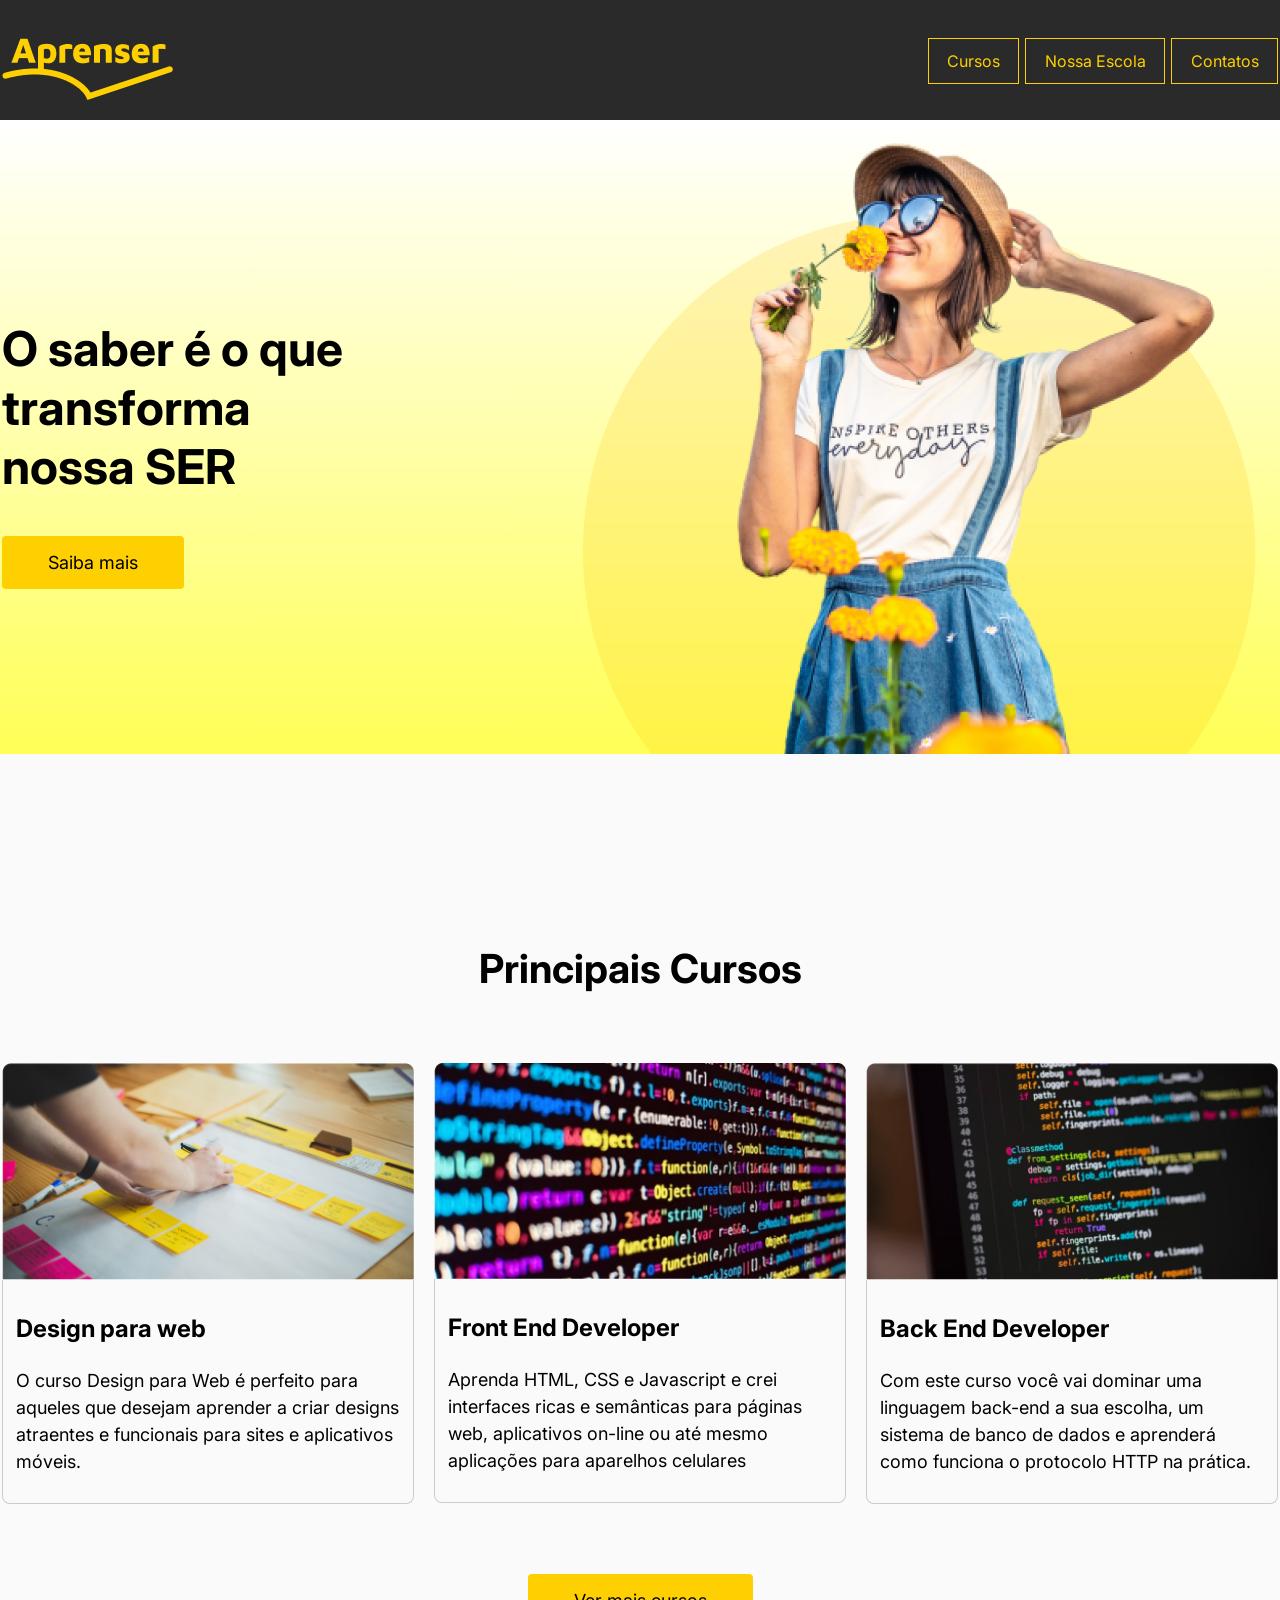
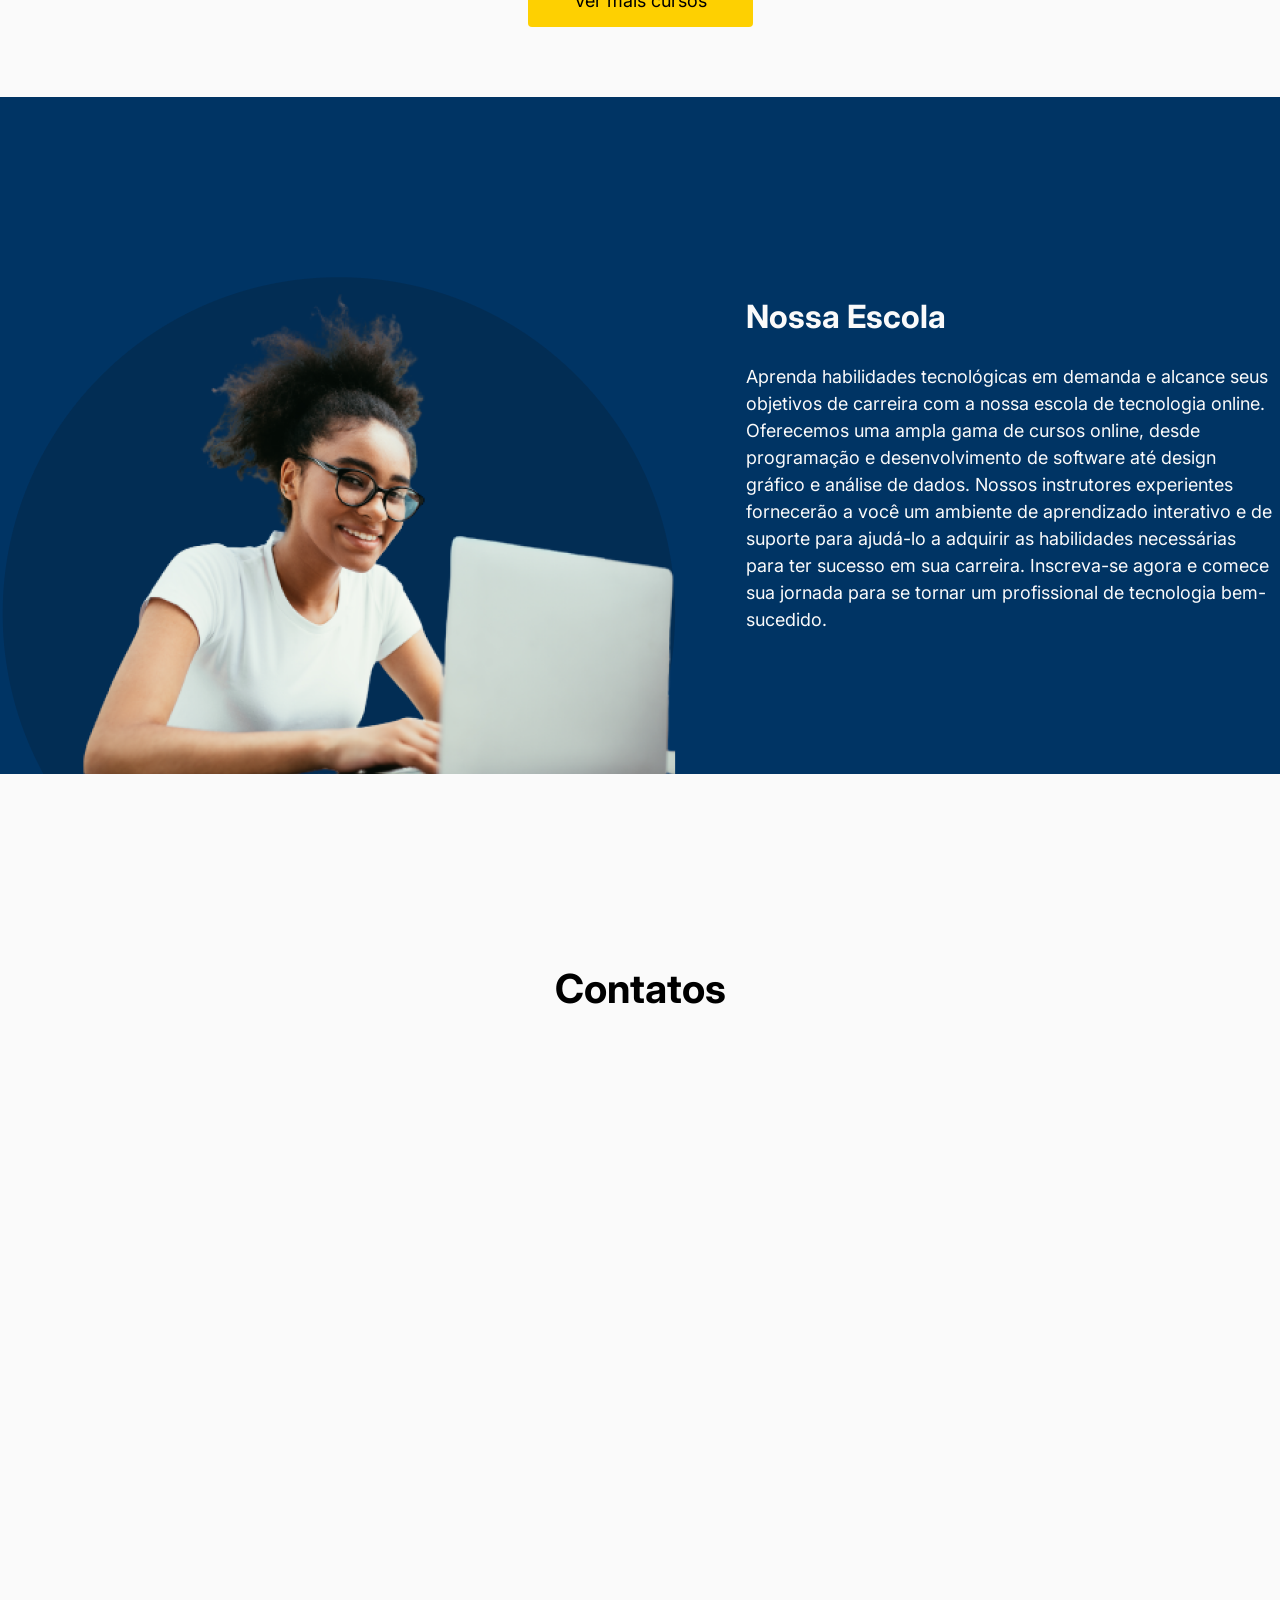
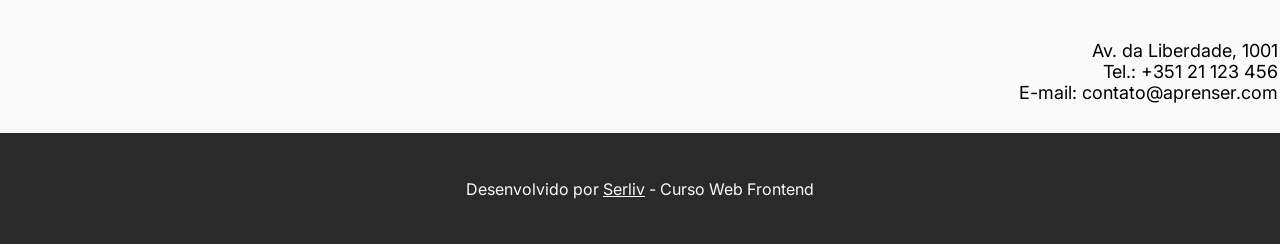
==== commit 7c2a2123: "Melhorando a usabilidade do menu e finalizando o projeto" ====
--- a/ProjetoAprenser/index.html
+++ b/ProjetoAprenser/index.html
@@ -12,7 +12,7 @@
     <title>Projeto Aprenser</title>
 </head>
 <body>
-    <div class="wrapperContainer wrapperContainer-dark">
+    <div class="wrapperContainer wrapperContainer-dark wrapperContainer-fixed">
         <header class="header container">
             <img src="img/logoAprenser.png" alt="Logo Aprenser">
             <nav class="header_nav">
@@ -33,8 +33,8 @@
             <img src="img/HeroImage.png" alt="Mulher segurando uma flor">
         </section>
     </div>
-    <div class="wrapperContainer wrapperContainer-light">
-        <section id="cursos" class="cursos container">
+    <div id="cursos" class="wrapperContainer wrapperContainer-light wrapperContainer-padded">
+        <section class="cursos container">
             <h2 class="section_title">Principais Cursos</h2>
             <div class="cursosContainer">
                 <article class="curso_card">
@@ -62,8 +62,8 @@
             <a href="#" class="btn section_btn">Ver mais cursos</a>
         </section>
     </div>
-    <div class="wrapperContainer wrapperContainer-dark2">
-        <section id="escola" class="container escola">
+    <div id="escola" class="wrapperContainer wrapperContainer-dark2 wrapperContainer-padded">
+        <section class="container escola">
             <img src="img/nossa-escola.png" alt="Mulher jovem feliz com um notebook">
             <div class="escola_content">
                 <h2>Nossa Escola</h2>
@@ -71,17 +71,17 @@
             </div>
         </section>
     </div>
-    <div class="wrapperContainer wrapperContainer-light">
-        <section id="contatos" class="container">
+    <div id="contatos" class="wrapperContainer wrapperContainer-light wrapperContainer-padded">
+        <section class="container">
             <h2 class="section_title">Contatos</h2>            
             <iframe src="https://www.google.com/maps/embed?pb=!1m18!1m12!1m3!1d29586.070489735368!2d-42.99039559999999!3d-22.039693099999997!2m3!1f0!2f0!3f0!3m2!1i1024!2i768!4f13.1!3m3!1m2!1s0x9868bf2352e5b1%3A0xdea530f7ec653f32!2sAnta%2C%20Sapucaia%20-%20RJ%2C%2025880-000!5e0!3m2!1spt-BR!2sbr!4v1701957813817!5m2!1spt-BR!2sbr" width="100%" height="525" style="border:0;" allowfullscreen="" loading="lazy" referrerpolicy="no-referrer-when-downgrade"></iframe>
-            <address>Av. da Liberdade, 1001<br>
+            <address class="contatos_address">Av. da Liberdade, 1001<br>
                 Tel.: +351 21 123 456<br>
                 E-mail: contato@aprenser.com</address>
         </section>
     </div>
     <div class="wrapperContainer wrapperContainer-dark">
-        <footer>Desenvolvido por <a href="https://serliv.com">Serliv</a> - Curso Web Frontend</footer>
+        <footer class="footer">Desenvolvido por <a href="https://serliv.com">Serliv</a> - Curso Web Frontend</footer>
     </div>
 </body>
 </html>
--- a/ProjetoAprenser/css/style.css
+++ b/ProjetoAprenser/css/style.css
@@ -40,6 +40,14 @@
 .wrapperContainer-dark{
     background-color: #2A2A2A;
     color: #FAFAFA;
+}
+.wrapperContainer-fixed{
+    position: sticky;
+    top: 0;
+    left: 0;
+}
+.wrapperContainer-padded{
+    padding-top: 12rem;
 }
 .wrapperContainer-light{
     background-color: #FAFAFA;
@@ -132,4 +140,17 @@
 .escola p{
     font-size: 1.8rem;
     line-height: 1.5;
+}
+.contatos_address{
+    text-align: right;
+    font: 400 1.8rem "Inter", sans-serif;
+    padding: 3rem 0;
+}
+.footer{
+    font-size: 1.6rem;
+    text-align: center;
+    padding: 4.5rem;
+}
+.footer a{
+    color: inherit;
 }
